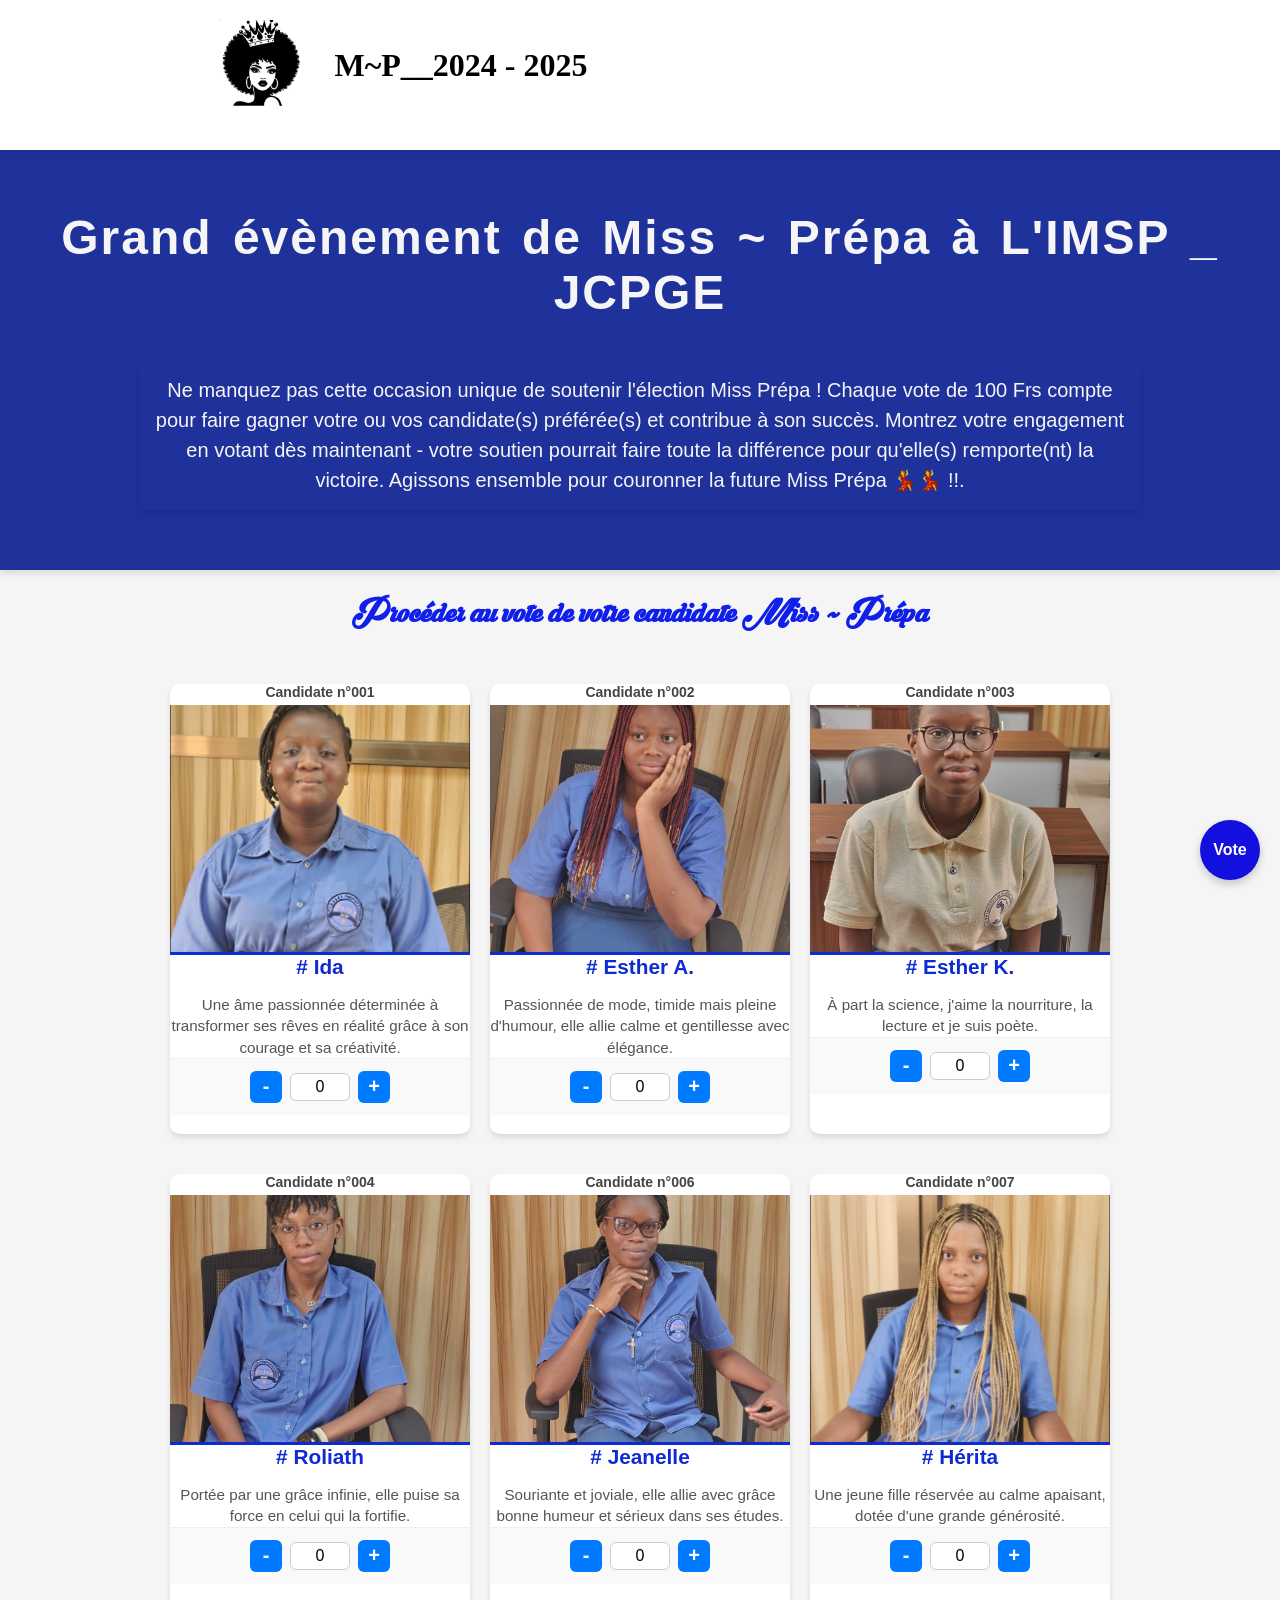
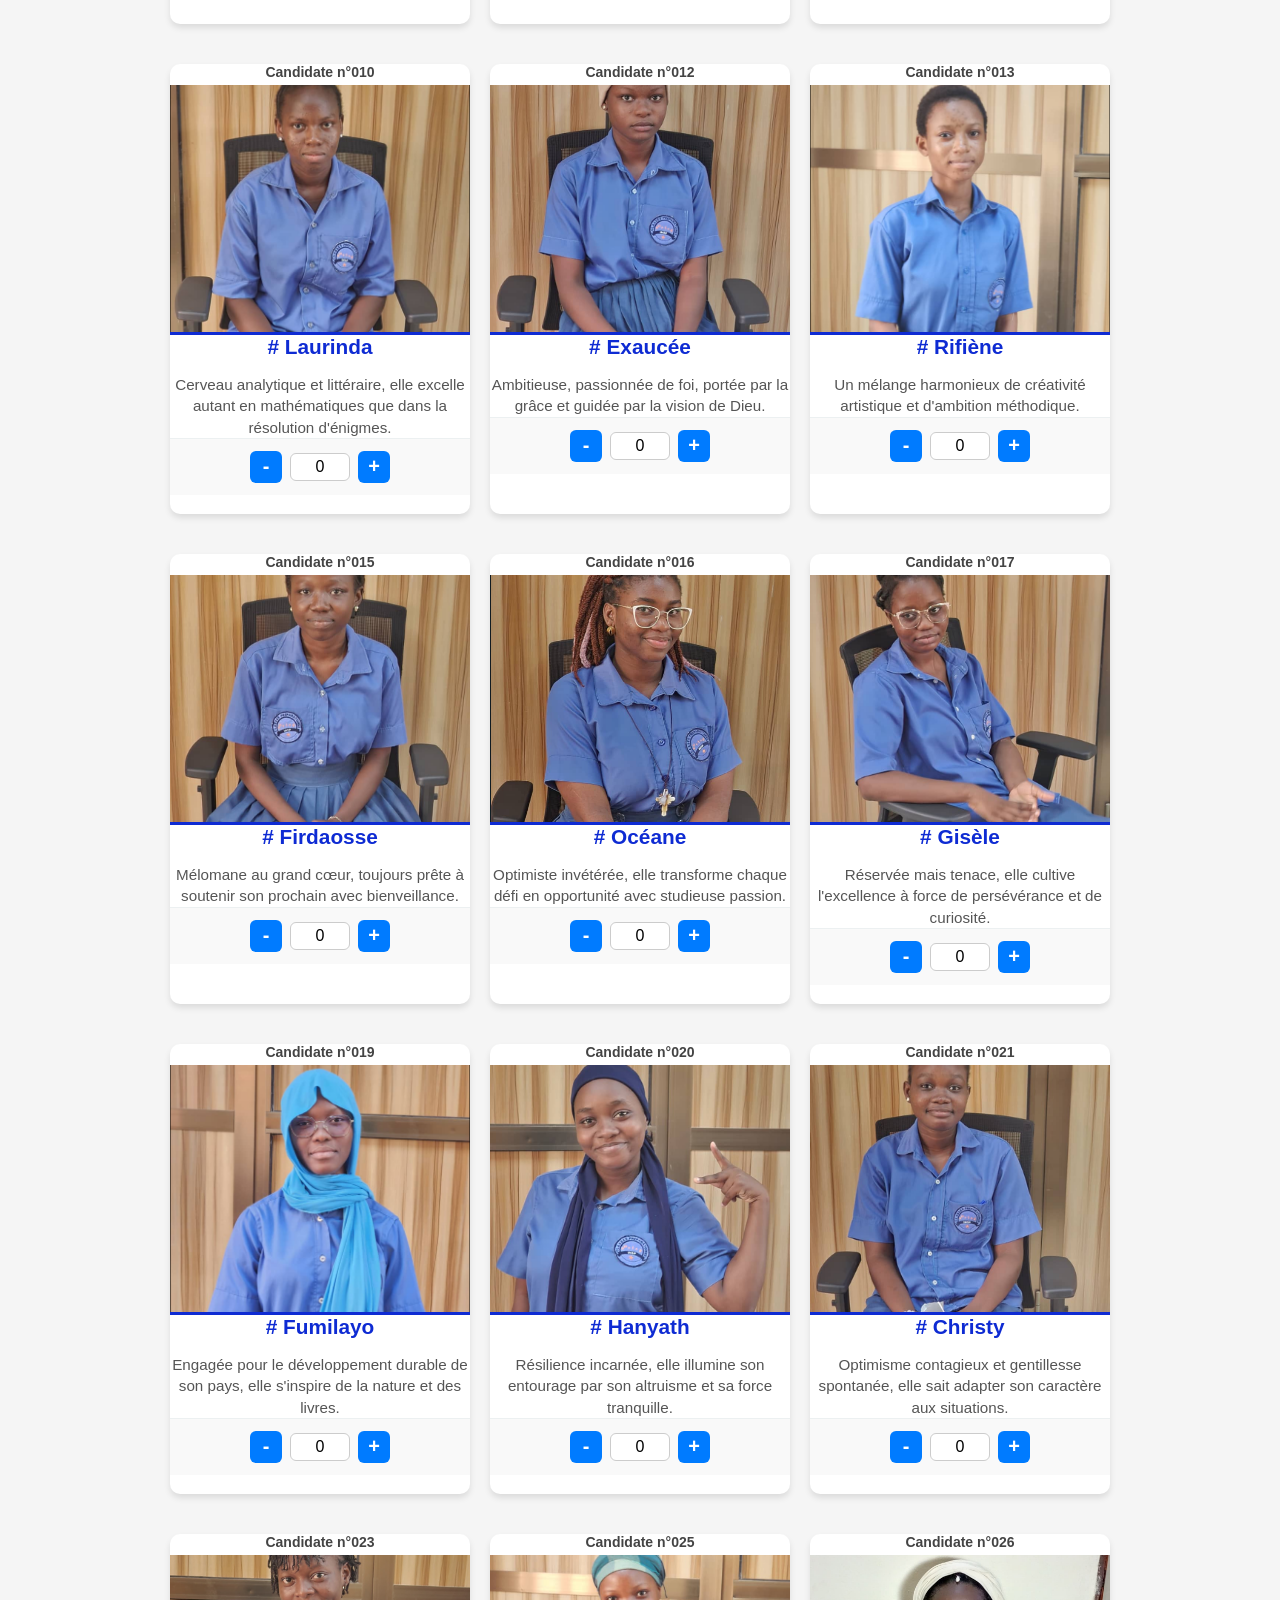
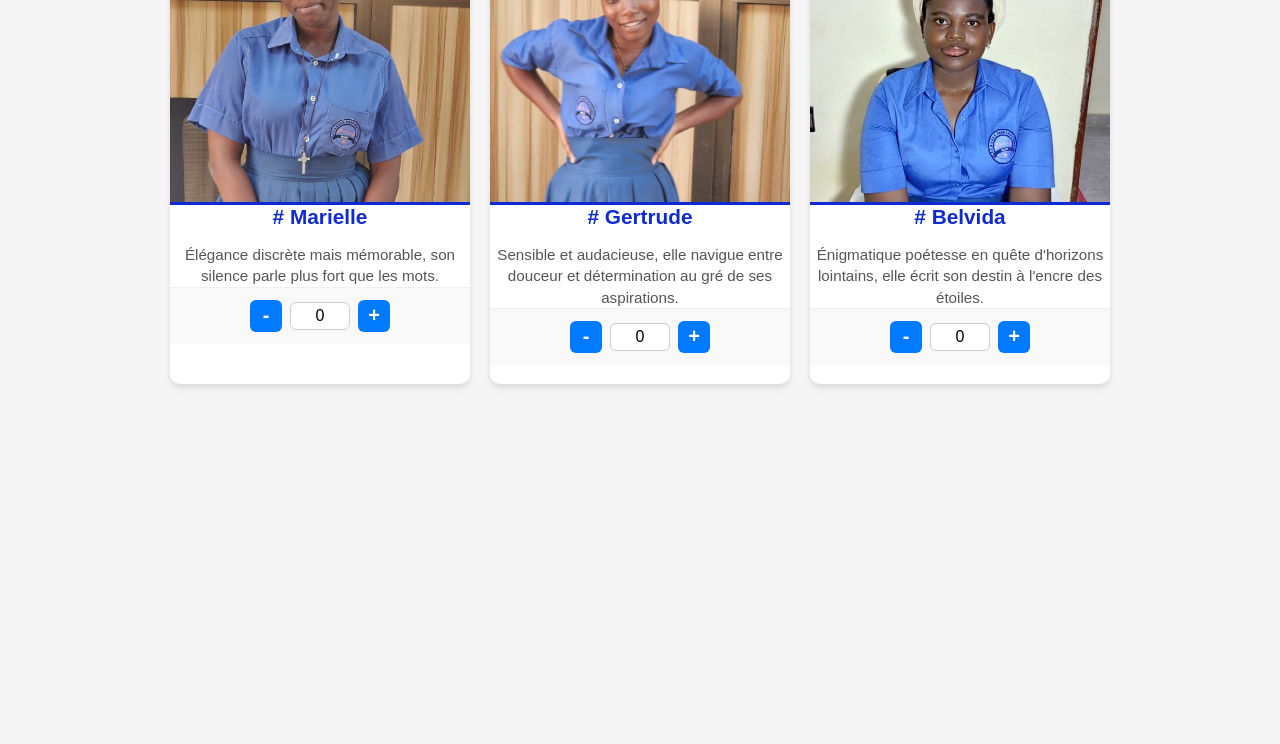
==== index.html @ a344840a "Add files via upload" ====
<!DOCTYPE html>
<html lang="fr">

<head>
    <meta charset="UTF-8">
    <meta name="viewport" content="width=device-width, initial-scale=1.0">
    <title> Vote~Miss~Prépa </title>
    <link rel="stylesheet" href="style_miss.css">
</head>

<body>

    
    <header >

        <div class="top_bar">
            <img class="logo" src="logo.png" alt="logo" >
            <p> M~P__2024 - 2025</p>
        </div>     

    </header>

    <main>

        <section id="description-vote">

            <h1> Grand évènement de Miss ~ Prépa à L'IMSP _ JCPGE </h1>
            <p>
                Ne manquez pas cette occasion unique de soutenir l'élection Miss Prépa ! Chaque vote de 100 Frs compte pour faire gagner votre ou vos candidate(s) préférée(s)
                et contribue à son succès. Montrez votre engagement en votant dès maintenant - votre soutien pourrait faire toute la différence pour qu'elle(s) remporte(nt) 
                la victoire. Agissons ensemble pour couronner la future Miss Prépa 💃💃 !!.
            </p>

        </section>

        <section class="candidate">
            <h1>Procéder au vote de votre candidate Miss ~ Prépa </h1>

            <div class="candidates-list" id="candidatesContainer">

                <!-- Les candidates seront ajoutées ici par JavaScript -->

            </div>

        </section>

        <button class="vote-trigger" id="voteTrigger"><strong>Vote</strong></button>

        <section class="vote-summary" id="voteSummary">
            <div class="summary-content">
                <div class="votes-header">
                    <h4>Vos votes:</h4>
                    <button id="toggleVoteCounts" class="toggle-btn">▼</button>
                </div>
                <div id="voteCounts"></div>
                <button id="confirmVotes">Valider mes votes</button>
                <button id="cancelVotes">Annuler</button>
                <div class="Attentions">
                    <p>
                        <strong>NB :</strong> Nous vous informons que votre vote est validé après paiement
                        et qu'il ne peut être annulé après ce dernier !!!...
                    </p>
                </div>
            </div>
        </section>
        <script src="scrypte_miss.js"></script>

    </main>


</body>


</html>
---- style_miss.css ----
@font-face {
    font-family: 'PermanentMarker-Regular';
    src: url('PermanentMarker-Regular.ttf') format('truetype');
    font-weight: normal;
    font-style: normal;
}

@font-face {
    font-family: 'KrinkesDecorPERSONAL';
    src: url('KrinkesDecorPERSONAL.ttf') format('truetype');
    font-weight: normal;
    font-style: normal;
}


/* Réinitialisation de base */

:root {
    --primary-color: #2c3e50;
    --secondary-color: #3498db;
    --success-color: #2ecc71;
    --light-color: #ecf0f1;
    --dark-color: #2c3e50;
    --border-radius: 10px;
    --box-shadow: 0 5px 15px rgba(0, 0, 0, 0.1);
}

* {
    font-family: "Roboto", sans-serif;
    box-sizing: border-box;
    margin: 0;
    padding: 0;
}

/* Body */
body {
    font-family: 'Arial', sans-serif;
    background-color: #f5f5f5;
    color: #333;
    min-height: 100vh;
    display: flex;
    flex-direction: column;
}

/* Header */
header {
    z-index: 1000;
    position: sticky;
    top: 0;
    width: 100%;
    padding: 15px 20px;
    display: flex;
    flex-wrap: wrap;
    justify-content: space-between;
    align-items: center;
    background-color: #fff;
    box-shadow: 0 4px 10px rgba(0, 0, 0, 0.1);
}

.logo {
    height: 70px;
    margin-left: 20px;
}

header p {
    font-family: 'PermanentMarker-Regular';
    font-size: 1.8rem;
    color: black;
    font-weight: bold;
    margin: 10px 0;
}

.top_bar {
    display: flex;
    justify-content: center;
    align-items: center;
    gap: 1rem;
    margin-left: 1rem;
    margin-bottom: 20px;
}






/* Main */


main{
    margin-bottom: 280px;
}

#description-vote {
    box-shadow: 0 4px 6px rgba(0, 0, 0, 0.1);
    text-align: center;
    background-color: #1f329c;
    margin-bottom: 20px;
    padding: 20px;
    width: 100%;
}

#description-vote  p {
    max-width: 90%;
    margin: 0 auto 40px;
    max-width: 1000px;
    line-height: 1.5;
    color: #f5f5f5;
    text-align: center;
    font-size: 20px ;
    padding: 15px;
    box-shadow: 0 4px 8px rgba(0, 0, 0, 0.1);
}

#description-vote h1 {
    color: #f5f5f5;
    margin: 40px 0;
    font-size: 1.2rem;
    width: 100%;
    letter-spacing: 2px;
    word-spacing: 5px;
}

.candidate {
    margin-bottom: 60px;
}

.candidate-number {
    font-weight: bold;
    font-size: 14px;
    text-align: center;
    margin-bottom: 5px;
    color: #444;
}


.candidate h1 {
    text-align: center;
    color: #101fe9;
    margin-bottom: 40px;
    font-size: 1.8rem;
    font-family: KrinkesDecorPERSONAL;
}

.candidates-list {
    display: flex;
    flex-wrap: wrap;
    gap: 20px;
    justify-content: center;
    padding: 0 20px;
}

.candidate-card {
    background: white;
    border-radius: 10px;
    box-shadow: 0 4px 6px rgba(0, 0, 0, 0.1);
    width: 100%;
    max-width: 300px;
    padding: 0; /* Modifié ici */
    text-align: center;
    transition: transform 0.3s;
    margin-bottom: 20px;
    overflow: hidden; /* Ajouté */
}

.candidate-photo {
    width: 100%;
    height: 300px;
    object-fit: cover;
    border-bottom: 3px solid #0e2bd3;
    display: block; /* Ajouté */
    margin: 0; /* Ajouté */
}

.candidate-card:hover {
    transform: translateY(-5px);
    box-shadow: 0 12px 24px rgba(0, 0, 0, 0.15);
}

/* Nom de la candidate */
.candidate-card h3 {
    font-size: 1.3rem;  /* Taille du nom */
    color: #0e2bd3;
    margin-bottom: 15px;
}

/* Description de la candidate */
.candidate-card p {
    font-size: 0.95rem;  /* Taille de la description */
    line-height: 1.4;
    color: #555;
}


/* Section de vote */
.vote-section {
    background: #F9F9F9;
    padding: 12px 20px;
    border-top: 1px solid #ECF0F1;
    display: flex;
    justify-content: center;
    margin-top: auto; /* Pousse vers le bas */
}

.vote-controls {
    display: flex;
    align-items: center;
    gap: 15px;
}

.vote-btn {
    width: 50px;
    height: 50px;
    border: none;
    border-radius: 8px;
    font-size: 16px;
    font-weight: bold;
    cursor: pointer;
    display: flex;
    align-items: center;
    justify-content: center;
    transition: all 0.2s ease;
}

.vote-plus {
    background-color: #27AE60;
    color: white;
}

.vote-minus {
    background-color: #E74C3C;
    color: white;
}

.vote-btn:hover {
    opacity: 0.9;
    transform: scale(1.05);
}

.vote-btn:active {
    transform: scale(0.95);
}

.vote-count {
    min-width: 30px;
    text-align: center;
    font-weight: 700;
    color: #2C3E50;
    font-size: 16px;
}





/* style des vote count */






.vote-summary {
    background-color: white;
    border-radius: var(--border-radius);
    overflow: hidden;
    padding: 40px 20px;
    max-width: 500px;
    margin: 0 auto; /* Centrage horizontal */
    width: 90%; /* ou un pourcentage selon vos besoins */
    position: fixed;
    bottom: 50px;
    left: 0;
    right: 0;
    padding: 15px 30px;
    box-shadow: 0 -2px 10px rgba(0, 0, 0, 0.1);
    z-index: 1000;
    display: flex;
    justify-content: space-between;
    align-items: center;
}


.vote-summary::before {
    content: '';
    position: absolute;
    top: 0;
    left: 0;
    width: 5px;
    height: 100%;
}

.vote-summary::before { background-color: var(--success-color); }

.vote-summary h4 {
    color: var(--primary-color);
    margin-bottom: 15px;
    font-size: 1.2rem;
}

.vote-count {
    min-width: 30px;
    text-align: center;
    font-weight: bold;
    color: var(--dark-color);
}




/* -------------------- */



/* Style pour l'affichage des votes sélectionnés */
#voteCounts {
    background-color: rgba(236, 240, 241, 0.5);
    border-radius: var(--border-radius);
    padding: 15px;
    margin: 15px 0;
    border: 1px solid #e9ecef;
    max-height: 200px;
    overflow-y: auto;
    display: none;
   
}


.vote-controls {
    display: flex;
    align-items: center;
    justify-content: center;
    gap: 8px;
}

.vote-btn {
    background-color: #007BFF;
    color: white;
    font-size: 20px;
    border: none;
    border-radius: 6px;
    width: 32px;
    height: 32px;
    cursor: pointer;
    transition: background-color 0.2s;
}

.vote-btn:hover {
    background-color: #0056b3;
}

.vote-input {
    width: 60px;
    text-align: center;
    font-size: 16px;
    padding: 4px 6px;
    border: 1px solid #ccc;
    border-radius: 6px;
    appearance: textfield;
}

.vote-input::-webkit-inner-spin-button,
.vote-input::-webkit-outer-spin-button {
    -webkit-appearance: none;
    margin: 0;
}


.votes-header {
    display: flex;
    align-items: center;
}

.votes-header h4 {
    margin-right: 10px;
}

/* Bouton toggle */
.toggle-btn {
    background: none;
    border: none;
    font-size: 1.5rem;
    cursor: pointer;
}


#voteCounts .no-votes {
    color: #6c757d;
    font-style: italic;
    text-align: center;
    margin: 0;
    font-size: 1rem;
}

.votes-container h4 {
    color: #2c3e50;
    margin-bottom: 10px;
    font-size: 1.1rem;
}

.votes-list {
    list-style: none;
    padding: 0;
    margin: 0;
}

.vote-item {
    display: flex;
    justify-content: space-between;
    align-items: center;
    padding: 8px 0;
    border-bottom: 1px solid #dee2e6;
}

.vote-item:last-child {
    border-bottom: none;
}

.candidate-vote-name {
    font-weight: 500;
    color: #212529;
    flex: 1;
}

.vote-quantity {
    background-color: #3498db;
    color: white;
    padding: 3px 8px;
    border-radius: 10px;
    font-size: 12px;
    margin: 0 10px;
}

.remove-vote {
    background: #e74c3c;
    color: white;
    border: none;
    width: 22px;
    height: 22px;
    border-radius: 50%;
    cursor: pointer;
    font-weight: bold;
    display: flex;
    align-items: center;
    justify-content: center;
    transition: all 0.2s;
}

.remove-vote:hover {
    background: #c0392b;
    transform: scale(1.1);
}

.total-votes {
    margin-top: 10px;
    padding-top: 10px;
    border-top: 1px dashed #adb5bd;
    font-weight: bold;
    text-align: right;
    color: #2c3e50;
}






/* -------------------- */




/* Buttons */
#confirmVotes, #cancelVotes {
    padding: 12px 25px;
    border: none;
    border-radius: var(--border-radius);
    font-size: 1rem;
    font-weight: 500;
    cursor: pointer;
    transition: all 0.3s ease;
    margin-right: 15px;
    margin-top: 10px;
}

#confirmVotes {
    background-color: var(--success-color);
    color: white;
}

#confirmVotes:hover {
    background-color: #0e2bd3;
    transform: translateY(-2px);
}

#cancelVotes {
    background-color: var(--light-color);
    color: var(--dark-color);
    border: 1px solid #ddd;
}

#cancelVotes:hover {
    background-color: #ddd;
}

/* Note Section */
.Attentions {
    margin-top: 15px;
    padding: 15px;
    background-color: #f8f9fa;
    border-left: 4px solid var(--accent-color);
    border-radius: var(--border-radius);
}

.Attentions p {
    color: var(--dark-color);
    font-size: 0.9rem;
    line-height: 1.5;
}

.Attentions strong {
    color: var(--accent-color);
}





/* 







/* -------------------- */






/* Media Queries pour le responsive */
@media (min-width: 768px) {
    header {
        padding: 20px 40px;
    }
    
    .logo {
        height: 90px;
        margin-left: 100px;
    }
    
    header p {
        font-size: 2rem;
    }
    
    .top_bar {
        gap: 2rem;
        margin-left: 5rem;
    }
    
    header nav ul {
        gap: 20px;
        margin-right: 8rem;
    }
    
    header nav a {
        padding: 10px 15px;
        font-size: 1rem;
    }
    
    main section p {
        font-size: 1.5rem;
        max-width: 800px;
    }
    
    #description-vote h1 {
        font-size: 2.5rem;
    }
    
    .candidate h1 {
        font-size: 2rem;
    }
}

@media (min-width: 1200px) {
    main section p {
        max-width: 1150px;
        font-size: 1.8rem;
    }
    
    #description-vote h1 {
        font-size: 3rem;
    }
    
    .candidate-card {
        width: 400px;
        height: 450px;
    }
    
    .candidate-photo {
        height: 250px;
    }
}


.vote-trigger {
    position: fixed;
    bottom: 20px;
    right: 20px;
    width: 60px;
    height: 60px;
    border-radius: 50%;
    background-color: #120fdf;
    color: white;
    border: none;
    font-size: 16px;
    cursor: pointer;
    box-shadow: 0 4px 8px rgba(0,0,0,0.2);
    z-index: 1000;
    display: flex;
    align-items: center;
    justify-content: center;
}

.vote-trigger:hover {
    background-color: #746bc2;
}

.vote-summary {
    display: none;
    position: fixed;
    bottom: 90px;
    right: 20px;
    width: 300px;
    background: rgb(143, 126, 126);
    border-radius: 8px;
    box-shadow: 0 4px 8px rgba(0,0,0,0.2);
    padding: 15px;
    z-index: 999;
}

.vote-summary.visible {
    display: block;
}

.summary-content {
    display: flex;
    flex-direction: column;
    gap: 10px;
}

.votes-header {
    display: flex;
    justify-content: space-between;
    align-items: center;
}

.toggle-btn {
    background: none;
    border: none;
    cursor: pointer;
    font-size: 16px;
}

.Attentions {
    font-size: 12px;
    color: #666;
    margin-top: 10px;
}



/* =================== */
/* Effets de défilement */
/* =================== */

/* Indicateur de progression du défilement */
#scrollIndicator {
    position: fixed;
    top: 0;
    left: 0;
    width: 0%;
    height: 4px;
    background-color: var(--secondary-color);
    box-shadow: 0 2px 6px rgba(0, 0, 0, 0.2);
    transition: width 0.25s ease-out;
    z-index: 3000;
}

/* Animation lors du défilement */
.animate-on-scroll {
    opacity: 0;
    transform: translateY(20px);
    transition: opacity 0.6s ease-out, transform 0.6s ease-out;
}

.in-view {
    opacity: 1;
    transform: translateY(0);
}


/* Classe appliquée par défaut pour les éléments devant être animés */
.animate-on-scroll {
    opacity: 0;
    transform: translateY(20px);
    transition: opacity 0.6s ease-out, transform 0.6s ease-out;
}

/* Classe à ajouter quand l'élément entre dans le viewport */
.in-view {
    opacity: 1;
    transform: translateY(0);
}
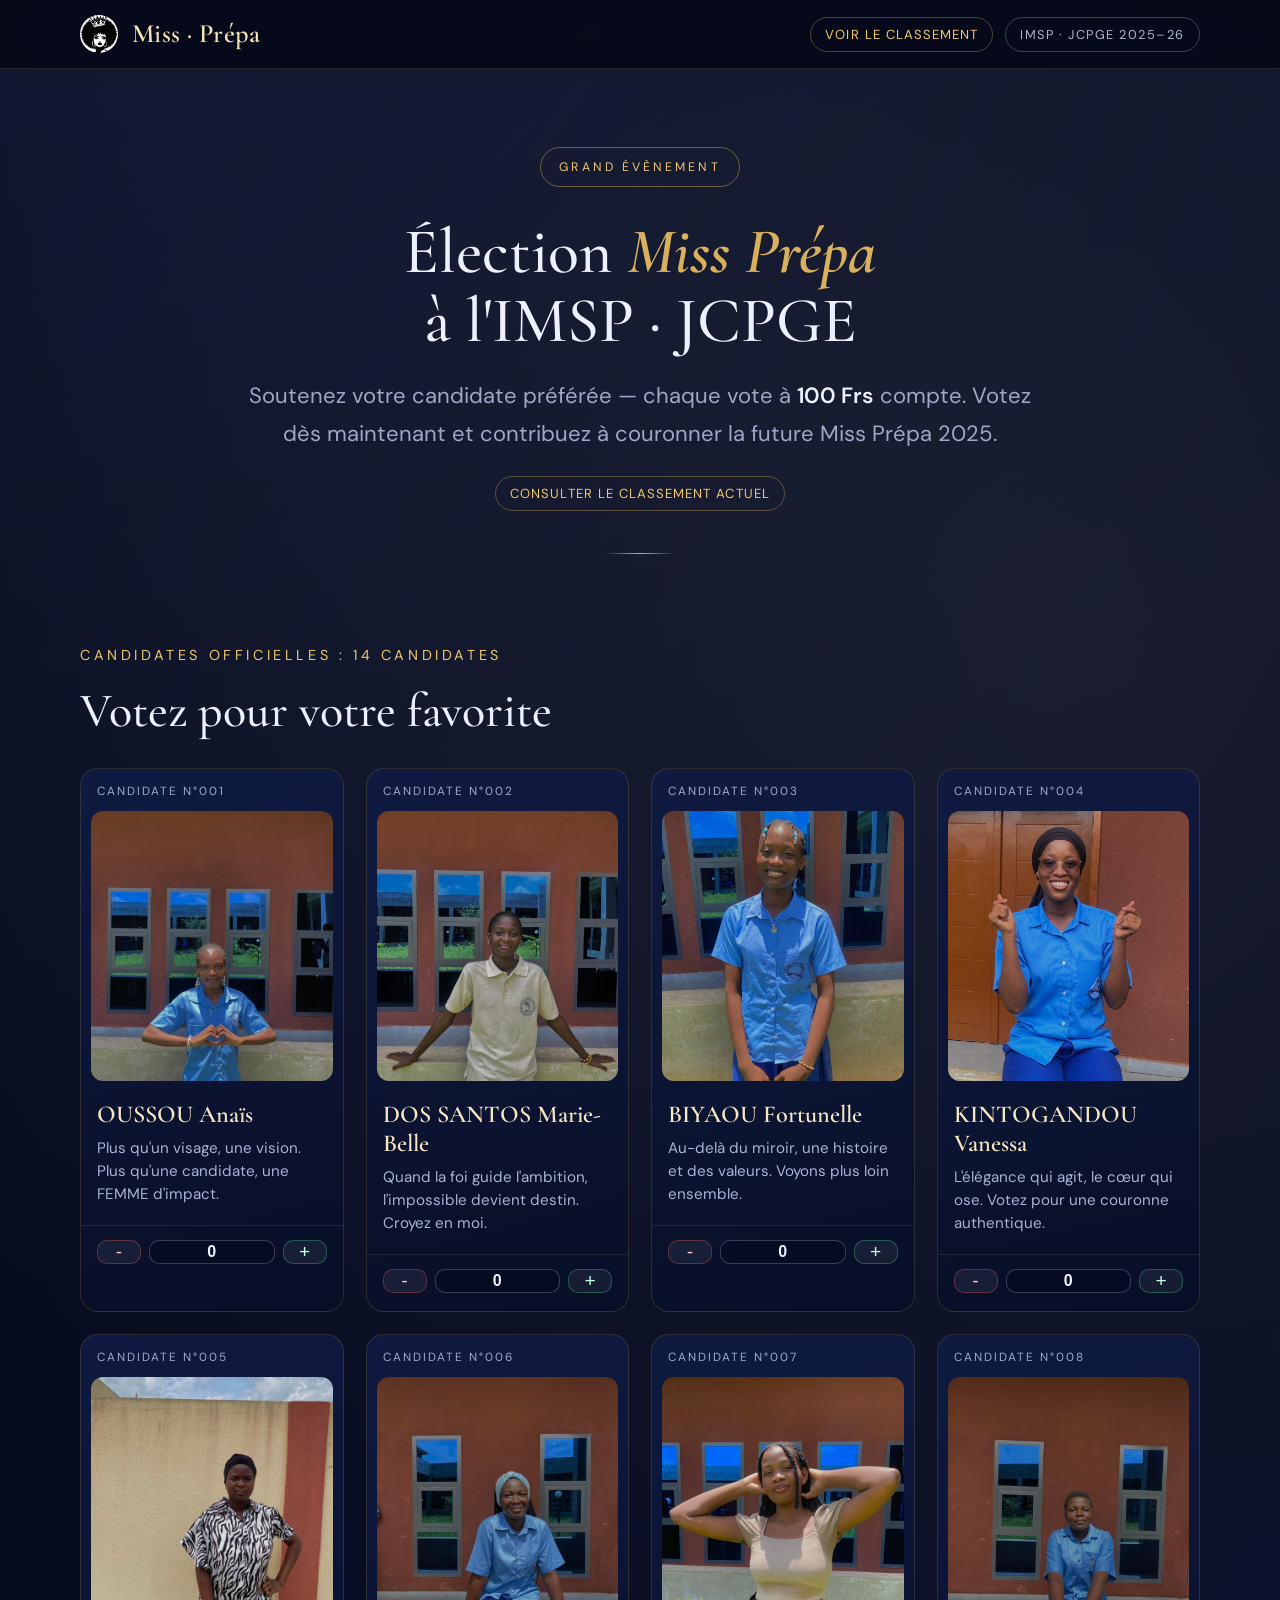
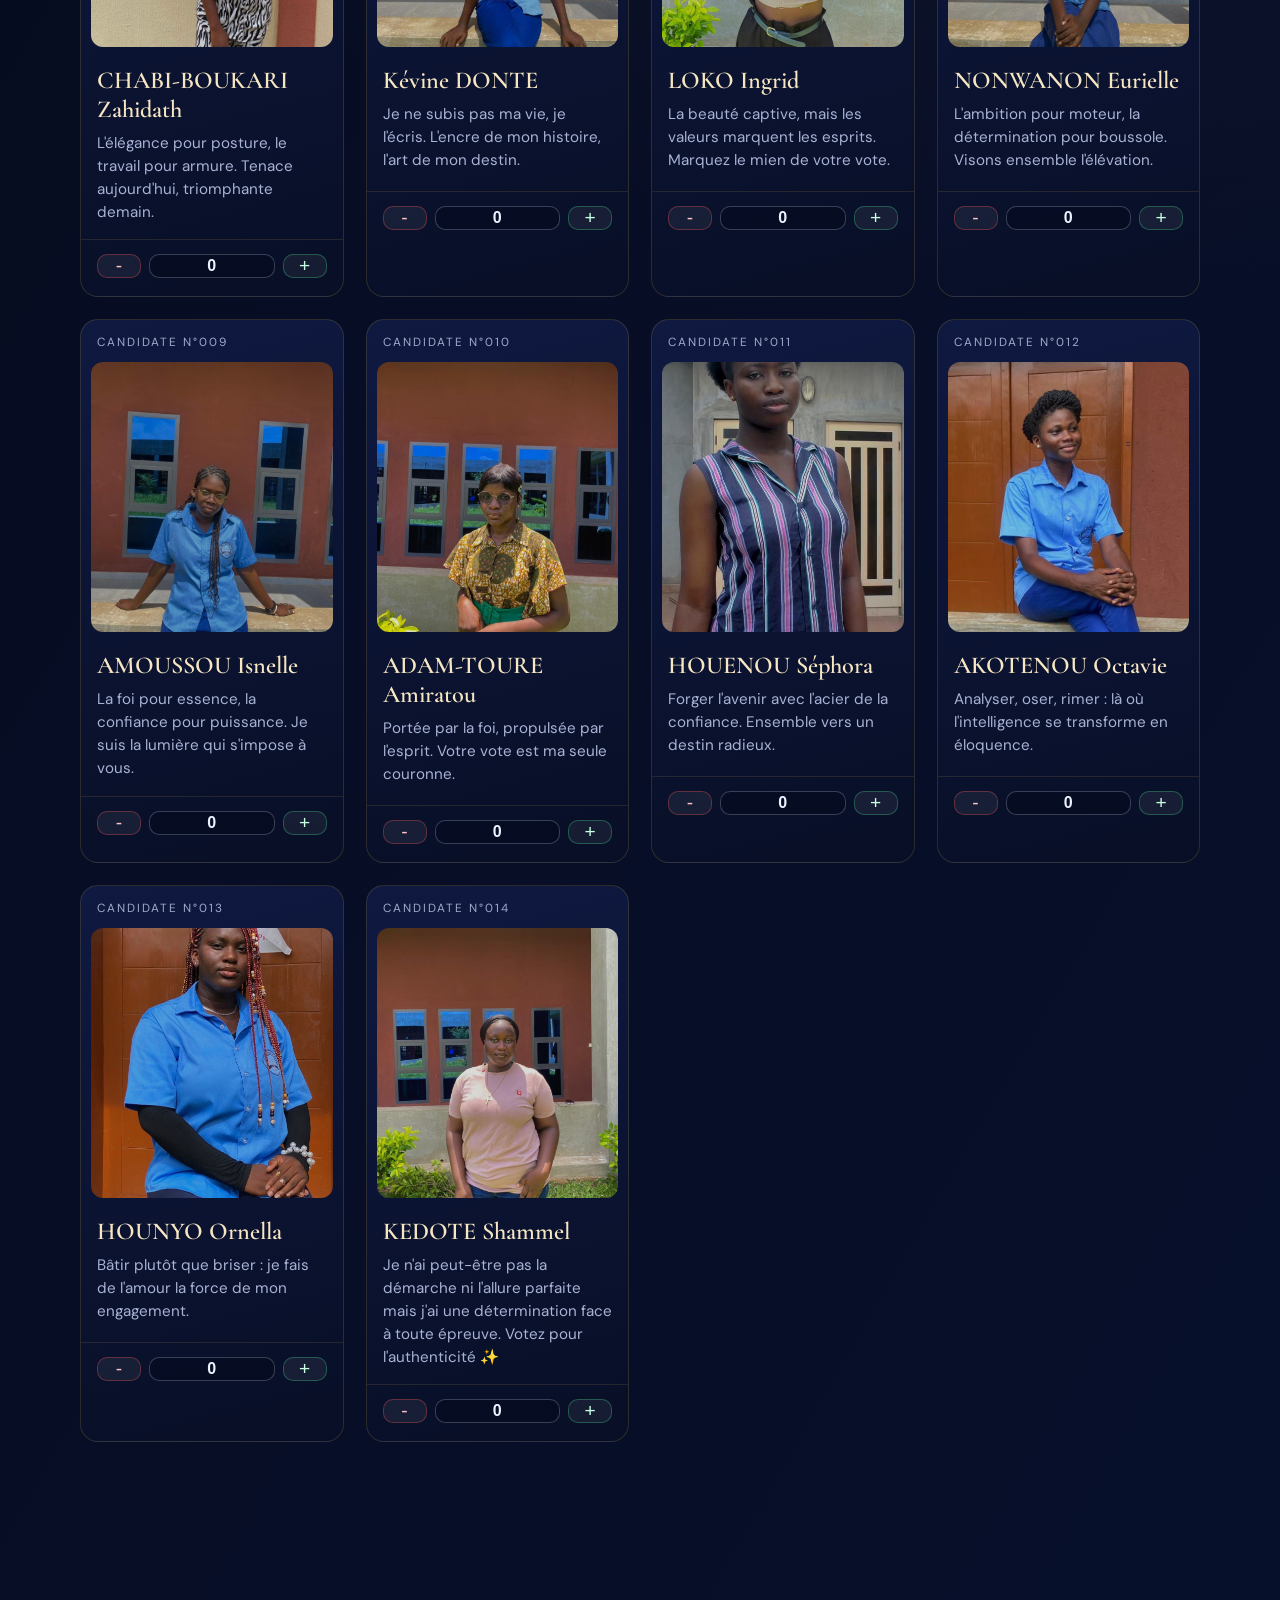
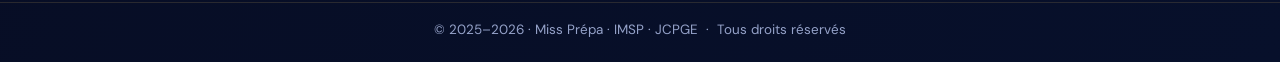
==== commit 3df27baf: "ajout" ====
--- a/index.html
+++ b/index.html
@@ -1,77 +1,102 @@
-
-
-
 <!DOCTYPE html>
 <html lang="fr">
-
 <head>
-    <meta charset="UTF-8">
-    <meta name="viewport" content="width=device-width, initial-scale=1.0">
-    <title> Vote~Miss~Prépa </title>
-    <link rel="stylesheet" href="style_miss.css">
+  <meta charset="UTF-8">
+  <meta name="viewport" content="width=device-width, initial-scale=1.0">
+  <title>Vote · Miss Prépa · IMSP 2025–2026</title>
+  <link rel="stylesheet" href="style_miss.css">
+  <link href="https://fonts.googleapis.com/css2?family=Cormorant+Garamond:ital,wght@0,400;0,600;1,400&family=DM+Sans:wght@300;400;500&display=swap" rel="stylesheet">
 </head>
-
 <body>
 
-    
-    <header >
+  <!-- ═══ HEADER ═══ -->
+  <header>
+    <div class="top-bar">
+      <div class="logo-area">
+        <div class="logo-placeholder">
+          <img src="logo.png" alt="Logo" onerror="this.style.display='none'; this.parentNode.textContent='MP'">
+        </div>
+        <span class="site-title">Miss · Prépa</span>
+      </div>
+      <div class="header-actions">
+        <a class="ranking-link" href="classement.html">Voir le classement</a>
+        <span class="session-badge">IMSP · JCPGE 2025–26</span>
+      </div>
+    </div>
+  </header>
 
-        <div class="top_bar">
-            <img class="logo" src="logo.png" alt="logo" >
-            <p> M~P__2024 - 2025</p>
-        </div>     
+  <main>
 
-    </header>
+    <!-- ═══ HERO ═══ -->
+    <section id="description-vote">
+      <div class="hero-eyebrow">Grand Évènement</div>
+      <h1>Élection <em>Miss Prépa</em><br>à l'IMSP · JCPGE</h1>
+      <p>
+         Soutenez votre candidate préférée — chaque vote à <strong>100 Frs</strong> compte. Votez dès 
+        maintenant et contribuez à couronner la future Miss Prépa 2025. 
+      </p>
+      <a class="ranking-link ranking-link-hero" href="classement.html">Consulter le classement actuel</a>
+      <div class="divider"></div>
+    </section>
 
-    <main>
+    <!-- ═══ CANDIDATES ═══ -->
+    <section class="candidate">
+      <p class="section-label">Candidates officielles : 14 candidates </p>
+      <h2>Votez pour votre favorite</h2>
+      <div class="candidates-list" id="candidatesContainer">
+        <!-- Les candidates sont injectées par JavaScript -->
+      </div>
+    </section>
 
-        <section id="description-vote">
+    <!-- ═══ FLOATING CART ═══ -->
+    <div class="cart-bar" id="cartBar">
+      <div class="cart-inner">
+        <p class="cart-summary">
+          <span id="cartCount">0</span> vote(s) &nbsp;·&nbsp; <span id="cartTotal">0</span> Frs
+        </p>
+        <button class="cart-btn" id="voteTrigger">Valider mes votes</button>
+      </div>
+    </div>
 
-            <h1> Grand évènement de Miss ~ Prépa à L'IMSP _ JCPGE </h1>
-            <p>
-                Ne manquez pas cette occasion unique de soutenir l'élection Miss Prépa ! Chaque vote de 100 Frs compte pour faire gagner votre ou vos candidate(s) préférée(s)
-                et contribue à son succès. Montrez votre engagement en votant dès maintenant - votre soutien pourrait faire toute la différence pour qu'elle(s) remporte(nt) 
-                la victoire. Agissons ensemble pour couronner la future Miss Prépa 💃💃 !!.
-            </p>
+    <!-- ═══ MODAL ═══ -->
+    <div class="modal-overlay" id="voteSummary">
+      <div class="modal">
+        <div class="modal-head">
+          <span class="modal-title">Récapitulatif</span>
+          <button class="modal-close" id="closeModal" aria-label="Fermer">✕</button>
+        </div>
+        <div class="modal-divider"></div>
 
-        </section>
+        <div class="votes-header">
+          <h4>Vos sélections :</h4>
+          <button id="toggleVoteCounts" class="toggle-btn">▼</button>
+        </div>
+        <div id="voteCounts"></div>
 
-        <section class="candidate">
-            <h1>Procéder au vote de votre candidate Miss ~ Prépa </h1>
+        <div class="summary-total-row">
+          <span class="total-label">Total à payer</span>
+          <span class="total-amount" id="modalTotal">0 Frs</span>
+        </div>
 
-            <div class="candidates-list" id="candidatesContainer">
+        <div class="Attentions">
+          <p>
+            <strong>NB :</strong> Le vote est définitivement validé après paiement
+            et ne peut pas être annulé par la suite.
+          </p>
+        </div>
 
-                <!-- Les candidates seront ajoutées ici par JavaScript -->
+        <button id="confirmVotes" class="btn-confirm">Confirmer &amp; Envoyer via WhatsApp</button>
+        <button id="cancelVotes" class="btn-cancel">Annuler</button>
+      </div>
+    </div>
 
-            </div>
+  </main>
 
-        </section>
+  <!-- ═══ FOOTER ═══ -->
+  <footer>
+    <p>© 2025–2026 · Miss Prépa · IMSP · JCPGE &nbsp;·&nbsp; Tous droits réservés</p>
+  </footer>
 
-        <button class="vote-trigger" id="voteTrigger"><strong>Vote</strong></button>
-
-        <section class="vote-summary" id="voteSummary">
-            <div class="summary-content">
-                <div class="votes-header">
-                    <h4>Vos votes:</h4>
-                    <button id="toggleVoteCounts" class="toggle-btn">▼</button>
-                </div>
-                <div id="voteCounts"></div>
-                <button id="confirmVotes">Valider mes votes</button>
-                <button id="cancelVotes">Annuler</button>
-                <div class="Attentions">
-                    <p>
-                        <strong>NB :</strong> Nous vous informons que votre vote est validé après paiement
-                        et qu'il ne peut être annulé après ce dernier !!!...
-                    </p>
-                </div>
-            </div>
-        </section>
-        <script src="scrypte_miss.js"></script>
-
-    </main>
-
-
+  <script src="scrypte_miss.js"></script>
 </body>
-
-
 </html>
--- a/style_miss.css
+++ b/style_miss.css
@@ -1,365 +1,333 @@
-
-
-
-@font-face {
-    font-family: 'PermanentMarker-Regular';
-    src: url('PermanentMarker-Regular.ttf') format('truetype');
-    font-weight: normal;
-    font-style: normal;
-}
-
-@font-face {
-    font-family: 'KrinkesDecorPERSONAL';
-    src: url('KrinkesDecorPERSONAL.ttf') format('truetype');
-    font-weight: normal;
-    font-style: normal;
-}
-
-
-/* Réinitialisation de base */
-
 :root {
-    --primary-color: #2c3e50;
-    --secondary-color: #3498db;
-    --success-color: #2ecc71;
-    --light-color: #ecf0f1;
-    --dark-color: #2c3e50;
-    --border-radius: 10px;
-    --box-shadow: 0 5px 15px rgba(0, 0, 0, 0.1);
+    --bg: #060b1f;
+    --bg-soft: #0b1230;
+    --surface: #0f1738;
+    --surface-2: #101b43;
+    --stroke: rgba(218, 184, 98, 0.26);
+    --text: #edf1ff;
+    --muted: #9ea8c8;
+    --gold: #d9b15d;
+    --gold-strong: #f0c76d;
+    --danger: #d14c4c;
+    --danger-soft: rgba(209, 76, 76, 0.2);
+    --ok: #3eb67c;
 }
 
 * {
-    font-family: "Roboto", sans-serif;
     box-sizing: border-box;
     margin: 0;
     padding: 0;
 }
 
-/* Body */
+html,
 body {
-    font-family: 'Arial', sans-serif;
-    background-color: #f5f5f5;
-    color: #333;
-    min-height: 100vh;
+    min-height: 100%;
+}
+
+body {
+    font-family: "DM Sans", sans-serif;
+    color: var(--text);
+    background:
+        radial-gradient(circle at 15% -5%, rgba(91, 115, 215, 0.15), transparent 45%),
+        radial-gradient(circle at 85% 20%, rgba(217, 177, 93, 0.08), transparent 45%),
+        linear-gradient(120deg, #040915 0%, #070d24 45%, #07102b 100%);
     display: flex;
     flex-direction: column;
 }
 
-/* Header */
 header {
-    z-index: 1000;
     position: sticky;
     top: 0;
+    z-index: 20;
+    backdrop-filter: blur(10px);
+    background: rgba(4, 8, 22, 0.85);
+    border-bottom: 1px solid rgba(217, 177, 93, 0.16);
+}
+
+.top-bar {
+    width: min(1120px, 92vw);
+    margin: 0 auto;
+    min-height: 68px;
+    display: flex;
+    justify-content: space-between;
+    align-items: center;
+    gap: 12px;
+}
+
+.header-actions {
+    display: flex;
+    align-items: center;
+    gap: 12px;
+}
+
+.ranking-link {
+    display: inline-flex;
+    align-items: center;
+    justify-content: center;
+    text-decoration: none;
+    border-radius: 999px;
+    padding: 8px 14px;
+    border: 1px solid rgba(217, 177, 93, 0.35);
+    color: #f0c76d;
+    font-size: 0.82rem;
+    letter-spacing: 0.08em;
+    text-transform: uppercase;
+    transition: background-color 180ms ease, border-color 180ms ease, transform 180ms ease;
+}
+
+.ranking-link:hover {
+    border-color: rgba(217, 177, 93, 0.65);
+    background: rgba(217, 177, 93, 0.14);
+    transform: translateY(-1px);
+}
+
+.logo-area {
+    display: flex;
+    align-items: center;
+    gap: 14px;
+}
+
+.logo-placeholder {
+    width: 38px;
+    height: 38px;
+    border-radius: 50%;
+    overflow: hidden;
+    display: grid;
+    place-items: center;
+    background: linear-gradient(135deg, #ad8735, #f0c76d);
+    color: #121212;
+    font-size: 0.88rem;
+    font-weight: 700;
+}
+
+.logo-placeholder img {
     width: 100%;
-    padding: 15px 20px;
-    display: flex;
-    flex-wrap: wrap;
-    justify-content: space-between;
-    align-items: center;
-    background-color: #fff;
-    box-shadow: 0 4px 10px rgba(0, 0, 0, 0.1);
-}
-
-.logo {
-    height: 70px;
-    margin-left: 20px;
-}
-
-header p {
-    font-family: 'PermanentMarker-Regular';
-    font-size: 1.8rem;
-    color: black;
-    font-weight: bold;
-    margin: 10px 0;
-}
-
-.top_bar {
-    display: flex;
-    justify-content: center;
-    align-items: center;
-    gap: 1rem;
-    margin-left: 1rem;
-    margin-bottom: 20px;
-}
-
-
-
-
-
-
-/* Main */
-
-
-main{
-    margin-bottom: 280px;
+    height: 100%;
+    object-fit: cover;
+}
+
+.site-title {
+    font-family: "Cormorant Garamond", serif;
+    font-size: 1.65rem;
+    font-weight: 600;
+    letter-spacing: 0.4px;
+    color: #f6e2b5;
+}
+
+.session-badge {
+    font-size: 0.8rem;
+    letter-spacing: 0.12em;
+    color: #acb5d2;
+    border: 1px solid rgba(157, 170, 209, 0.35);
+    padding: 8px 14px;
+    border-radius: 999px;
+    white-space: nowrap;
+}
+
+main {
+    width: min(1120px, 92vw);
+    margin: 0 auto;
+    padding: 78px 0 160px;
 }
 
 #description-vote {
-    box-shadow: 0 4px 6px rgba(0, 0, 0, 0.1);
     text-align: center;
-    background-color: #1f329c;
-    margin-bottom: 20px;
-    padding: 20px;
+    padding: 0 0 72px;
+}
+
+.hero-eyebrow {
+    display: inline-block;
+    border-radius: 999px;
+    border: 1px solid rgba(217, 177, 93, 0.45);
+    color: var(--gold-strong);
+    font-size: 0.77rem;
+    letter-spacing: 0.25em;
+    text-transform: uppercase;
+    padding: 11px 18px;
+    margin-bottom: 30px;
+}
+
+#description-vote h1 {
+    font-family: "Cormorant Garamond", serif;
+    font-size: clamp(2rem, 5vw, 4rem);
+    font-weight: 500;
+    line-height: 1.08;
+    margin-bottom: 22px;
+}
+
+#description-vote h1 em {
+    color: var(--gold);
+    font-style: italic;
+    font-weight: 600;
+}
+
+#description-vote p {
+    width: min(790px, 100%);
+    margin: 0 auto;
+    color: var(--muted);
+    line-height: 1.7;
+    font-size: clamp(1rem, 1.8vw, 1.38rem);
+}
+
+#description-vote p strong {
+    color: var(--text);
+    font-weight: 600;
+}
+
+.ranking-link-hero {
+    margin-top: 24px;
+}
+
+.divider {
+    width: 70px;
+    height: 1px;
+    margin: 42px auto 0;
+    background: linear-gradient(90deg, transparent, var(--gold), transparent);
+}
+
+.candidate {
+    margin-top: 20px;
+}
+
+.section-label {
+    color: var(--gold-strong);
+    text-transform: uppercase;
+    font-size: 0.9rem;
+    letter-spacing: 0.25em;
+    margin-bottom: 18px;
+}
+
+.candidate h2 {
+    font-family: "Cormorant Garamond", serif;
+    font-weight: 500;
+    font-size: clamp(1.9rem, 4vw, 3rem);
+    margin-bottom: 28px;
+}
+
+.candidates-list {
+    display: grid;
+    grid-template-columns: repeat(auto-fit, minmax(250px, 1fr));
+    gap: 22px;
+}
+
+.candidate-card {
+    background: linear-gradient(165deg, rgba(16, 27, 67, 0.94), rgba(8, 15, 38, 0.96));
+    border: 1px solid rgba(168, 140, 65, 0.22);
+    border-radius: 18px;
+    overflow: hidden;
+    transition: transform 220ms ease, box-shadow 220ms ease, border-color 220ms ease;
+}
+
+.candidate-card:hover {
+    transform: translateY(-6px);
+    border-color: rgba(217, 177, 93, 0.42);
+    box-shadow: 0 20px 34px rgba(1, 3, 10, 0.45);
+}
+
+.candidate-number {
+    font-size: 0.74rem;
+    letter-spacing: 0.17em;
+    text-transform: uppercase;
+    color: #9fa9ca;
+    padding: 14px 16px 0;
+}
+
+.candidate-photo {
+    width: calc(100% - 20px);
+    height: 270px;
+    object-fit: cover;
+    border-radius: 12px;
+    margin: 12px 10px 0;
+}
+
+.candidate-details {
+    padding: 14px 16px 16px;
+}
+
+.candidate-details h3 {
+    font-family: "Cormorant Garamond", serif;
+    color: #f6e6c2;
+    font-size: 1.52rem;
+    font-weight: 600;
+    margin-bottom: 8px;
+}
+
+.candidate-details p {
+    color: #a8b3d5;
+    font-size: 0.95rem;
+    line-height: 1.5;
+    min-height: 72px;
+}
+
+.candidate-total-votes {
+    margin-top: 12px;
+    min-height: auto;
+    color: #d7dff9;
+    font-size: 0.88rem;
+}
+
+.candidate-total-votes strong {
+    color: #f0c76d;
+}
+
+.vote-section {
+    border-top: 1px solid rgba(206, 170, 84, 0.14);
+    padding: 14px 16px 18px;
+}
+
+.vote-controls {
+    display: grid;
+    grid-template-columns: 44px 1fr 44px;
+    gap: 8px;
+}
+
+.vote-btn {
+    border: 1px solid transparent;
+    border-radius: 10px;
+    cursor: pointer;
+    color: var(--text);
+    background: rgba(255, 255, 255, 0.06);
+    font-size: 1.2rem;
+    transition: transform 120ms ease, border-color 120ms ease, background-color 120ms ease;
+}
+
+.vote-btn:hover {
+    transform: translateY(-1px);
+}
+
+.vote-minus {
+    border-color: rgba(209, 76, 76, 0.4);
+    color: #ffc5c5;
+}
+
+.vote-minus:hover {
+    background: var(--danger-soft);
+}
+
+.vote-plus {
+    border-color: rgba(62, 182, 124, 0.4);
+    color: #c8ffe2;
+}
+
+.vote-plus:hover {
+    background: rgba(62, 182, 124, 0.2);
+}
+
+.vote-input {
     width: 100%;
-}
-
-#description-vote  p {
-    max-width: 90%;
-    margin: 0 auto 40px;
-    max-width: 1000px;
-    line-height: 1.5;
-    color: #f5f5f5;
+    border-radius: 10px;
+    border: 1px solid rgba(206, 214, 239, 0.25);
+    background: rgba(5, 11, 31, 0.65);
+    color: var(--text);
     text-align: center;
-    font-size: 20px ;
-    padding: 15px;
-    box-shadow: 0 4px 8px rgba(0, 0, 0, 0.1);
-}
-
-#description-vote h1 {
-    color: #f5f5f5;
-    margin: 40px 0;
-    font-size: 1.2rem;
-    width: 100%;
-    letter-spacing: 2px;
-    word-spacing: 5px;
-}
-
-.candidate {
-    margin-bottom: 60px;
-}
-
-.candidate-number {
-    font-weight: bold;
-    font-size: 14px;
-    text-align: center;
-    margin-bottom: 5px;
-    color: #444;
-}
-
-
-.candidate h1 {
-    text-align: center;
-    color: #101fe9;
-    margin-bottom: 40px;
-    font-size: 1.8rem;
-    font-family: KrinkesDecorPERSONAL;
-}
-
-.candidates-list {
-    display: flex;
-    flex-wrap: wrap;
-    gap: 20px;
-    justify-content: center;
-    padding: 0 20px;
-}
-
-.candidate-card {
-    background: white;
-    border-radius: 10px;
-    box-shadow: 0 4px 6px rgba(0, 0, 0, 0.1);
-    width: 100%;
-    max-width: 300px;
-    padding: 0; /* Modifié ici */
-    text-align: center;
-    transition: transform 0.3s;
-    margin-bottom: 20px;
-    overflow: hidden; /* Ajouté */
-}
-
-.candidate-photo {
-    width: 100%;
-    height: 300px;
-    object-fit: cover;
-    border-bottom: 3px solid #0e2bd3;
-    display: block; /* Ajouté */
-    margin: 0; /* Ajouté */
-}
-
-.candidate-card:hover {
-    transform: translateY(-5px);
-    box-shadow: 0 12px 24px rgba(0, 0, 0, 0.15);
-}
-
-/* Nom de la candidate */
-.candidate-card h3 {
-    font-size: 1.3rem;  /* Taille du nom */
-    color: #0e2bd3;
-    margin-bottom: 15px;
-}
-
-/* Description de la candidate */
-.candidate-card p {
-    font-size: 0.95rem;  /* Taille de la description */
-    line-height: 1.4;
-    color: #555;
-}
-
-
-/* Section de vote */
-.vote-section {
-    background: #F9F9F9;
-    padding: 12px 20px;
-    border-top: 1px solid #ECF0F1;
-    display: flex;
-    justify-content: center;
-    margin-top: auto; /* Pousse vers le bas */
-}
-
-.vote-controls {
-    display: flex;
-    align-items: center;
-    gap: 15px;
-}
-
-.vote-btn {
-    width: 50px;
-    height: 50px;
-    border: none;
-    border-radius: 8px;
-    font-size: 16px;
-    font-weight: bold;
-    cursor: pointer;
-    display: flex;
-    align-items: center;
-    justify-content: center;
-    transition: all 0.2s ease;
-}
-
-.vote-plus {
-    background-color: #27AE60;
-    color: white;
-}
-
-.vote-minus {
-    background-color: #E74C3C;
-    color: white;
-}
-
-.vote-btn:hover {
-    opacity: 0.9;
-    transform: scale(1.05);
-}
-
-.vote-btn:active {
-    transform: scale(0.95);
-}
-
-.vote-count {
-    min-width: 30px;
-    text-align: center;
-    font-weight: 700;
-    color: #2C3E50;
-    font-size: 16px;
-}
-
-
-
-
-
-/* style des vote count */
-
-
-
-
-
-
-.vote-summary {
-    background-color: white;
-    border-radius: var(--border-radius);
-    overflow: hidden;
-    padding: 40px 20px;
-    max-width: 500px;
-    margin: 0 auto; /* Centrage horizontal */
-    width: 90%; /* ou un pourcentage selon vos besoins */
-    position: fixed;
-    bottom: 50px;
-    left: 0;
-    right: 0;
-    padding: 15px 30px;
-    box-shadow: 0 -2px 10px rgba(0, 0, 0, 0.1);
-    z-index: 1000;
-    display: flex;
-    justify-content: space-between;
-    align-items: center;
-}
-
-
-.vote-summary::before {
-    content: '';
-    position: absolute;
-    top: 0;
-    left: 0;
-    width: 5px;
-    height: 100%;
-}
-
-.vote-summary::before { background-color: var(--success-color); }
-
-.vote-summary h4 {
-    color: var(--primary-color);
-    margin-bottom: 15px;
-    font-size: 1.2rem;
-}
-
-.vote-count {
-    min-width: 30px;
-    text-align: center;
-    font-weight: bold;
-    color: var(--dark-color);
-}
-
-
-
-
-/* -------------------- */
-
-
-
-/* Style pour l'affichage des votes sélectionnés */
-#voteCounts {
-    background-color: rgba(236, 240, 241, 0.5);
-    border-radius: var(--border-radius);
-    padding: 15px;
-    margin: 15px 0;
-    border: 1px solid #e9ecef;
-    max-height: 200px;
-    overflow-y: auto;
-    display: none;
-   
-}
-
-
-.vote-controls {
-    display: flex;
-    align-items: center;
-    justify-content: center;
-    gap: 8px;
-}
-
-.vote-btn {
-    background-color: #007BFF;
-    color: white;
-    font-size: 20px;
-    border: none;
-    border-radius: 6px;
-    width: 32px;
-    height: 32px;
-    cursor: pointer;
-    transition: background-color 0.2s;
-}
-
-.vote-btn:hover {
-    background-color: #0056b3;
-}
-
-.vote-input {
-    width: 60px;
-    text-align: center;
-    font-size: 16px;
-    padding: 4px 6px;
-    border: 1px solid #ccc;
-    border-radius: 6px;
-    appearance: textfield;
+    font-size: 1rem;
+    font-weight: 600;
+    padding: 0 8px;
+    outline: none;
+}
+
+.vote-input:focus {
+    border-color: rgba(217, 177, 93, 0.7);
 }
 
 .vote-input::-webkit-inner-spin-button,
@@ -368,51 +336,154 @@
     margin: 0;
 }
 
+.cart-bar {
+    position: fixed;
+    left: 0;
+    right: 0;
+    bottom: 0;
+    padding: 14px 12px;
+    background: rgba(4, 8, 22, 0.92);
+    border-top: 1px solid rgba(217, 177, 93, 0.3);
+    backdrop-filter: blur(10px);
+    transform: translateY(120%);
+    opacity: 0;
+    transition: transform 240ms ease, opacity 240ms ease;
+    z-index: 18;
+}
+
+.cart-bar.visible {
+    transform: translateY(0);
+    opacity: 1;
+}
+
+.cart-inner {
+    width: min(1120px, 92vw);
+    margin: 0 auto;
+    display: flex;
+    align-items: center;
+    justify-content: space-between;
+    gap: 14px;
+}
+
+.cart-summary {
+    color: #ccd4ef;
+    font-size: 0.98rem;
+}
+
+.cart-btn {
+    border: none;
+    border-radius: 999px;
+    background: linear-gradient(135deg, #c39a4a, #f0c76d);
+    color: #16110a;
+    font-weight: 700;
+    padding: 11px 18px;
+    cursor: pointer;
+    transition: transform 120ms ease, filter 120ms ease;
+}
+
+.cart-btn:hover {
+    transform: translateY(-1px);
+    filter: brightness(1.04);
+}
+
+.modal-overlay {
+    position: fixed;
+    inset: 0;
+    background: rgba(3, 7, 19, 0.7);
+    display: none;
+    place-items: center;
+    z-index: 30;
+    padding: 18px;
+}
+
+.modal-overlay.visible {
+    display: grid;
+}
+
+.modal {
+    width: min(560px, 100%);
+    background: linear-gradient(165deg, rgba(17, 28, 67, 0.98), rgba(9, 16, 41, 0.98));
+    border: 1px solid rgba(210, 173, 88, 0.35);
+    border-radius: 18px;
+    padding: 18px;
+    box-shadow: 0 24px 40px rgba(2, 4, 12, 0.55);
+}
+
+.modal-head {
+    display: flex;
+    justify-content: space-between;
+    align-items: center;
+}
+
+.modal-title {
+    font-family: "Cormorant Garamond", serif;
+    font-size: 1.8rem;
+    color: #f3e5c0;
+}
+
+.modal-close {
+    width: 34px;
+    height: 34px;
+    border-radius: 50%;
+    border: 1px solid rgba(220, 186, 102, 0.35);
+    background: transparent;
+    color: var(--text);
+    font-size: 1.1rem;
+    cursor: pointer;
+}
+
+.modal-divider {
+    height: 1px;
+    background: linear-gradient(90deg, transparent, rgba(217, 177, 93, 0.6), transparent);
+    margin: 14px 0 16px;
+}
 
 .votes-header {
     display: flex;
+    justify-content: space-between;
     align-items: center;
 }
 
 .votes-header h4 {
-    margin-right: 10px;
-}
-
-/* Bouton toggle */
+    font-size: 1rem;
+    color: #d9e1fa;
+}
+
 .toggle-btn {
-    background: none;
-    border: none;
-    font-size: 1.5rem;
+    border: 1px solid rgba(217, 177, 93, 0.35);
+    border-radius: 8px;
+    background: transparent;
+    color: #f0c76d;
+    width: 34px;
+    height: 30px;
     cursor: pointer;
 }
 
+#voteCounts {
+    display: none;
+    margin-top: 12px;
+    border-radius: 12px;
+    background: rgba(8, 15, 38, 0.7);
+    border: 1px solid rgba(171, 185, 227, 0.18);
+    max-height: 230px;
+    overflow-y: auto;
+}
 
 #voteCounts .no-votes {
-    color: #6c757d;
-    font-style: italic;
-    text-align: center;
-    margin: 0;
-    font-size: 1rem;
-}
-
-.votes-container h4 {
-    color: #2c3e50;
-    margin-bottom: 10px;
-    font-size: 1.1rem;
+    padding: 14px;
+    color: #9eabcf;
 }
 
 .votes-list {
     list-style: none;
-    padding: 0;
-    margin: 0;
 }
 
 .vote-item {
     display: flex;
-    justify-content: space-between;
-    align-items: center;
-    padding: 8px 0;
-    border-bottom: 1px solid #dee2e6;
+    align-items: center;
+    gap: 10px;
+    border-bottom: 1px solid rgba(171, 185, 227, 0.13);
+    padding: 12px 14px;
 }
 
 .vote-item:last-child {
@@ -420,301 +491,209 @@
 }
 
 .candidate-vote-name {
+    flex: 1;
+    color: #dde5fd;
+    font-size: 0.95rem;
+}
+
+.vote-quantity {
+    border-radius: 999px;
+    padding: 4px 9px;
+    font-size: 0.78rem;
+    border: 1px solid rgba(62, 182, 124, 0.4);
+    color: #caf9e2;
+    background: rgba(62, 182, 124, 0.14);
+}
+
+.remove-vote {
+    width: 24px;
+    height: 24px;
+    border-radius: 50%;
+    border: 1px solid rgba(209, 76, 76, 0.5);
+    color: #ffc5c5;
+    background: transparent;
+    cursor: pointer;
+}
+
+.summary-total-row {
+    margin-top: 16px;
+    display: flex;
+    justify-content: space-between;
+    align-items: center;
+    color: #dbe4ff;
+}
+
+.total-label {
     font-weight: 500;
-    color: #212529;
-    flex: 1;
-}
-
-.vote-quantity {
-    background-color: #3498db;
-    color: white;
-    padding: 3px 8px;
+}
+
+.total-amount {
+    color: #f0c76d;
+    font-size: 1.2rem;
+    font-weight: 700;
+}
+
+.Attentions {
+    margin-top: 16px;
+    border: 1px solid rgba(217, 177, 93, 0.26);
+    background: rgba(217, 177, 93, 0.08);
+    color: #d7def8;
+    border-radius: 12px;
+    padding: 12px;
+    line-height: 1.5;
+    font-size: 0.88rem;
+}
+
+.btn-confirm,
+.btn-cancel {
+    width: 100%;
+    margin-top: 12px;
     border-radius: 10px;
-    font-size: 12px;
-    margin: 0 10px;
-}
-
-.remove-vote {
-    background: #e74c3c;
-    color: white;
+    padding: 12px;
+    font-weight: 700;
+    cursor: pointer;
+}
+
+.btn-confirm {
     border: none;
-    width: 22px;
-    height: 22px;
-    border-radius: 50%;
+    color: #16110a;
+    background: linear-gradient(135deg, #c39a4a, #f0c76d);
+}
+
+.btn-cancel {
+    border: 1px solid rgba(189, 198, 229, 0.32);
+    color: #dbe2fb;
+    background: rgba(255, 255, 255, 0.03);
+}
+
+.access-modal-overlay {
+    position: fixed;
+    inset: 0;
+    background: rgba(3, 7, 19, 0.78);
+    display: none;
+    place-items: center;
+    z-index: 40;
+    padding: 18px;
+}
+
+.access-modal-overlay.visible {
+    display: grid;
+}
+
+.access-modal {
+    width: min(430px, 100%);
+    border-radius: 16px;
+    border: 1px solid rgba(217, 177, 93, 0.32);
+    background: linear-gradient(165deg, rgba(17, 28, 67, 0.98), rgba(9, 16, 41, 0.98));
+    box-shadow: 0 24px 40px rgba(2, 4, 12, 0.55);
+    padding: 18px;
+}
+
+.access-modal h3 {
+    font-family: "Cormorant Garamond", serif;
+    font-size: 1.7rem;
+    color: #f3e5c0;
+}
+
+.access-modal-subtitle {
+    margin-top: 8px;
+    color: #b6c2e6;
+    font-size: 0.92rem;
+}
+
+.access-code-form {
+    margin-top: 14px;
+}
+
+.access-code-input {
+    width: 100%;
+    border-radius: 10px;
+    border: 1px solid rgba(206, 214, 239, 0.3);
+    background: rgba(5, 11, 31, 0.7);
+    color: var(--text);
+    font-size: 1rem;
+    padding: 11px 12px;
+    outline: none;
+}
+
+.access-code-input:focus {
+    border-color: rgba(217, 177, 93, 0.7);
+}
+
+.access-code-error {
+    min-height: 20px;
+    margin-top: 8px;
+    color: #ffc5c5;
+    font-size: 0.85rem;
+}
+
+.access-code-actions {
+    margin-top: 8px;
+    display: flex;
+    justify-content: flex-end;
+    gap: 9px;
+}
+
+.access-btn {
+    border-radius: 9px;
+    padding: 9px 14px;
+    font-weight: 700;
     cursor: pointer;
-    font-weight: bold;
-    display: flex;
-    align-items: center;
-    justify-content: center;
-    transition: all 0.2s;
-}
-
-.remove-vote:hover {
-    background: #c0392b;
-    transform: scale(1.1);
-}
-
-.total-votes {
-    margin-top: 10px;
-    padding-top: 10px;
-    border-top: 1px dashed #adb5bd;
-    font-weight: bold;
-    text-align: right;
-    color: #2c3e50;
-}
-
-
-
-
-
-
-/* -------------------- */
-
-
-
-
-/* Buttons */
-#confirmVotes, #cancelVotes {
-    padding: 12px 25px;
+}
+
+.access-btn-primary {
     border: none;
-    border-radius: var(--border-radius);
-    font-size: 1rem;
-    font-weight: 500;
-    cursor: pointer;
-    transition: all 0.3s ease;
-    margin-right: 15px;
-    margin-top: 10px;
-}
-
-#confirmVotes {
-    background-color: var(--success-color);
-    color: white;
-}
-
-#confirmVotes:hover {
-    background-color: #0e2bd3;
-    transform: translateY(-2px);
-}
-
-#cancelVotes {
-    background-color: var(--light-color);
-    color: var(--dark-color);
-    border: 1px solid #ddd;
-}
-
-#cancelVotes:hover {
-    background-color: #ddd;
-}
-
-/* Note Section */
-.Attentions {
-    margin-top: 15px;
-    padding: 15px;
-    background-color: #f8f9fa;
-    border-left: 4px solid var(--accent-color);
-    border-radius: var(--border-radius);
-}
-
-.Attentions p {
-    color: var(--dark-color);
-    font-size: 0.9rem;
-    line-height: 1.5;
-}
-
-.Attentions strong {
-    color: var(--accent-color);
-}
-
-
-
-
-
-/* 
-
-
-
-
-
-
-
-/* -------------------- */
-
-
-
-
-
-
-/* Media Queries pour le responsive */
-@media (min-width: 768px) {
-    header {
-        padding: 20px 40px;
-    }
-    
-    .logo {
-        height: 90px;
-        margin-left: 100px;
-    }
-    
-    header p {
-        font-size: 2rem;
-    }
-    
-    .top_bar {
-        gap: 2rem;
-        margin-left: 5rem;
-    }
-    
-    header nav ul {
-        gap: 20px;
-        margin-right: 8rem;
-    }
-    
-    header nav a {
-        padding: 10px 15px;
-        font-size: 1rem;
-    }
-    
-    main section p {
-        font-size: 1.5rem;
-        max-width: 800px;
-    }
-    
-    #description-vote h1 {
-        font-size: 2.5rem;
-    }
-    
-    .candidate h1 {
-        font-size: 2rem;
-    }
-}
-
-@media (min-width: 1200px) {
-    main section p {
-        max-width: 1150px;
-        font-size: 1.8rem;
-    }
-    
-    #description-vote h1 {
-        font-size: 3rem;
-    }
-    
-    .candidate-card {
-        width: 400px;
-        height: 450px;
-    }
-    
-    .candidate-photo {
-        height: 250px;
-    }
-}
-
-
-.vote-trigger {
-    position: fixed;
-    bottom: 20px;
-    right: 20px;
-    width: 60px;
-    height: 60px;
-    border-radius: 50%;
-    background-color: #120fdf;
-    color: white;
-    border: none;
-    font-size: 16px;
-    cursor: pointer;
-    box-shadow: 0 4px 8px rgba(0,0,0,0.2);
-    z-index: 1000;
-    display: flex;
-    align-items: center;
-    justify-content: center;
-}
-
-.vote-trigger:hover {
-    background-color: #746bc2;
-}
-
-.vote-summary {
-    display: none;
-    position: fixed;
-    bottom: 90px;
-    right: 20px;
-    width: 300px;
-    background: rgb(143, 126, 126);
-    border-radius: 8px;
-    box-shadow: 0 4px 8px rgba(0,0,0,0.2);
-    padding: 15px;
-    z-index: 999;
-}
-
-.vote-summary.visible {
-    display: block;
-}
-
-.summary-content {
-    display: flex;
-    flex-direction: column;
-    gap: 10px;
-}
-
-.votes-header {
-    display: flex;
-    justify-content: space-between;
-    align-items: center;
-}
-
-.toggle-btn {
-    background: none;
-    border: none;
-    cursor: pointer;
-    font-size: 16px;
-}
-
-.Attentions {
-    font-size: 12px;
-    color: #666;
-    margin-top: 10px;
-}
-
-
-
-/* =================== */
-/* Effets de défilement */
-/* =================== */
-
-/* Indicateur de progression du défilement */
-#scrollIndicator {
-    position: fixed;
-    top: 0;
-    left: 0;
-    width: 0%;
-    height: 4px;
-    background-color: var(--secondary-color);
-    box-shadow: 0 2px 6px rgba(0, 0, 0, 0.2);
-    transition: width 0.25s ease-out;
-    z-index: 3000;
-}
-
-/* Animation lors du défilement */
-.animate-on-scroll {
-    opacity: 0;
-    transform: translateY(20px);
-    transition: opacity 0.6s ease-out, transform 0.6s ease-out;
-}
-
-.in-view {
-    opacity: 1;
-    transform: translateY(0);
-}
-
-
-/* Classe appliquée par défaut pour les éléments devant être animés */
-.animate-on-scroll {
-    opacity: 0;
-    transform: translateY(20px);
-    transition: opacity 0.6s ease-out, transform 0.6s ease-out;
-}
-
-/* Classe à ajouter quand l'élément entre dans le viewport */
-.in-view {
-    opacity: 1;
-    transform: translateY(0);
-}
+    color: #16110a;
+    background: linear-gradient(135deg, #c39a4a, #f0c76d);
+}
+
+.access-btn-secondary {
+    border: 1px solid rgba(189, 198, 229, 0.32);
+    color: #dbe2fb;
+    background: rgba(255, 255, 255, 0.03);
+}
+
+footer {
+    margin-top: auto;
+    border-top: 1px solid rgba(217, 177, 93, 0.16);
+    padding: 18px 12px 24px;
+    text-align: center;
+    color: #95a2c9;
+    font-size: 0.84rem;
+}
+
+@media (max-width: 680px) {
+    .session-badge {
+        display: none;
+    }
+
+    .header-actions {
+        gap: 0;
+    }
+
+    .ranking-link {
+        font-size: 0.7rem;
+        padding: 6px 10px;
+    }
+
+    main {
+        padding-top: 54px;
+    }
+
+    .candidate-details p {
+        min-height: auto;
+    }
+
+    .cart-inner {
+        flex-direction: column;
+        align-items: stretch;
+    }
+
+    .cart-summary {
+        text-align: center;
+    }
+
+    .cart-btn {
+        width: 100%;
+    }
+}
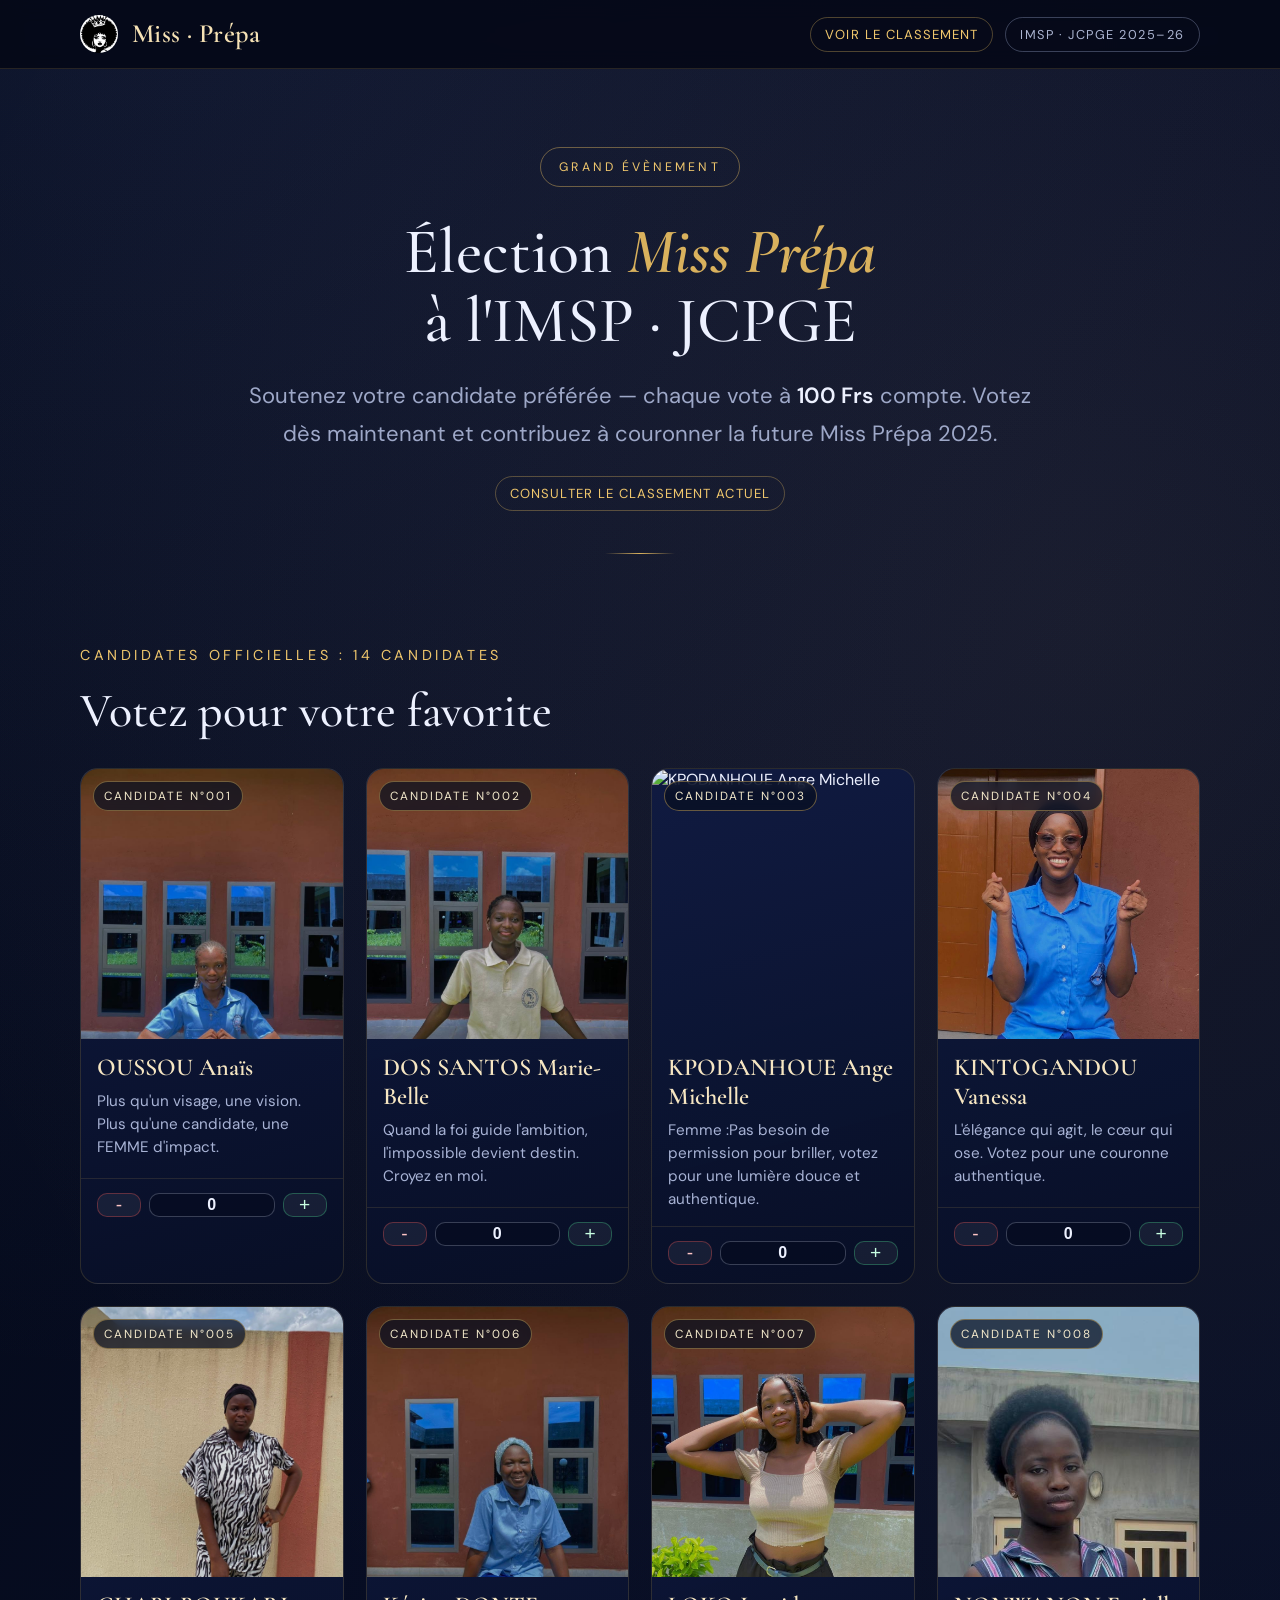
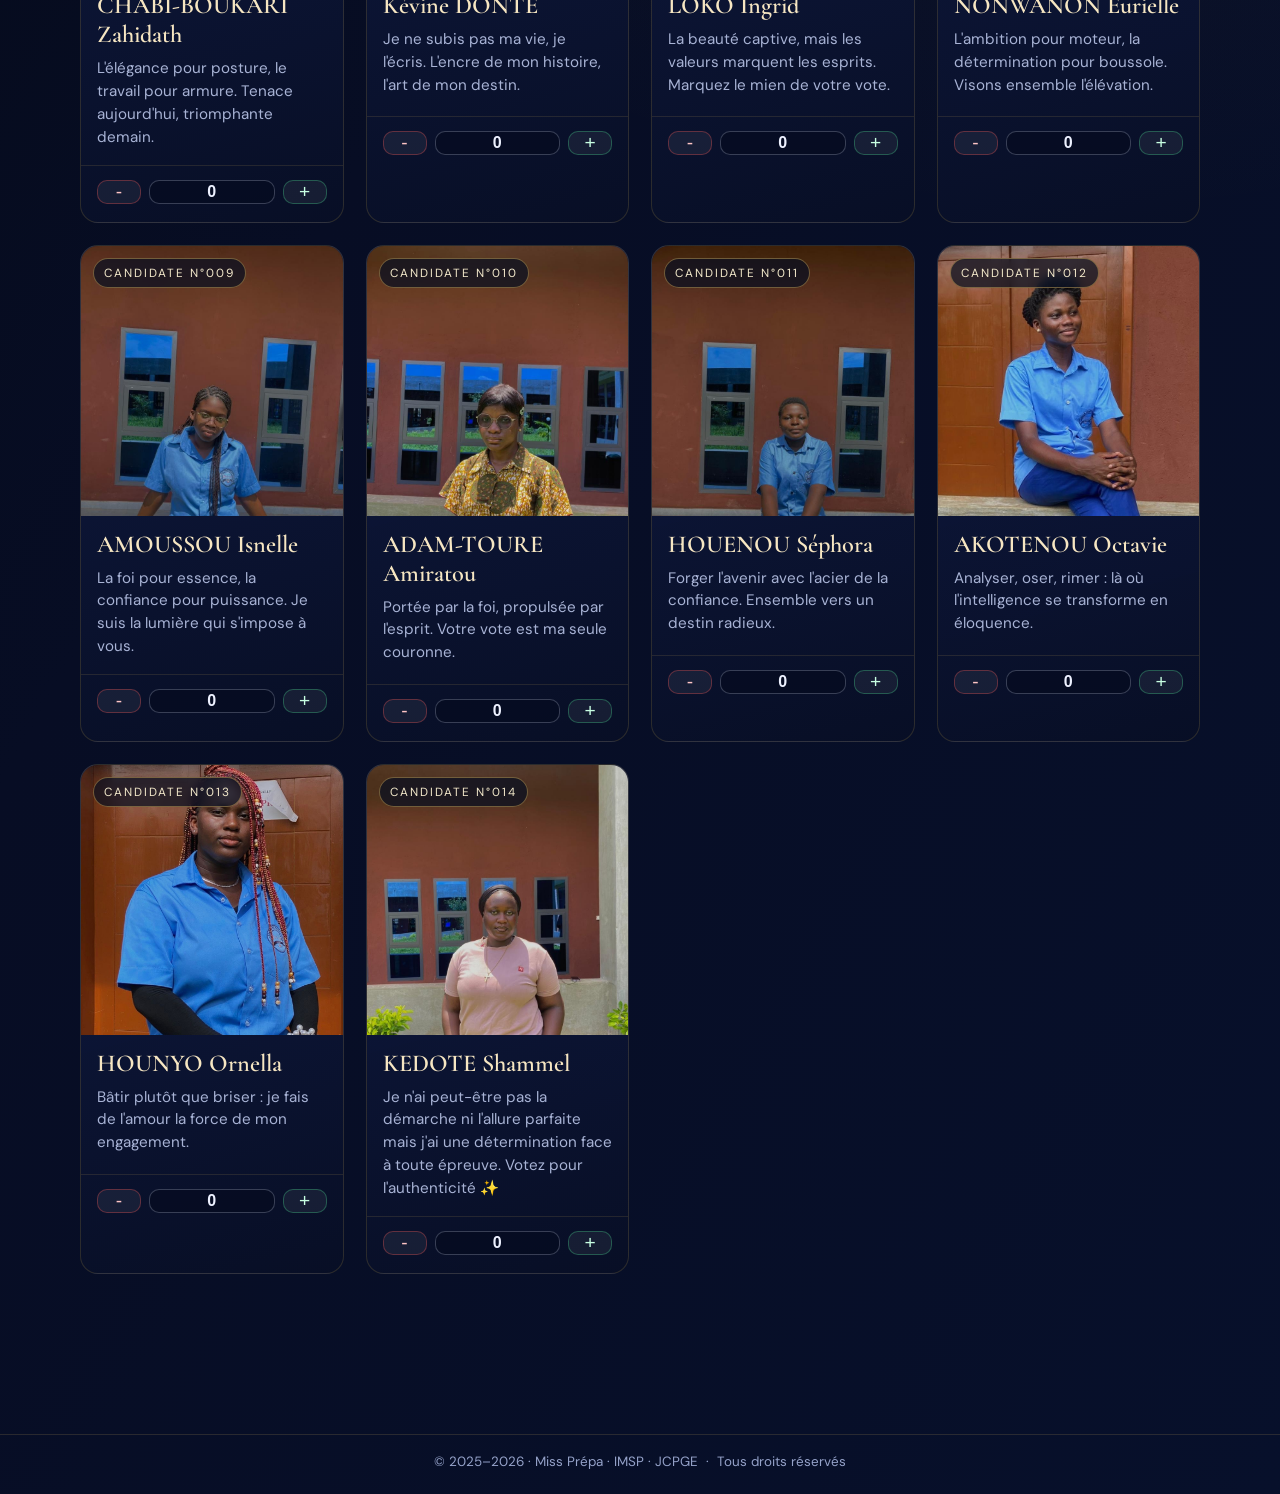
==== commit 33fe7c49: "finalisation" ====
--- a/index.html
+++ b/index.html
@@ -97,6 +97,7 @@
     <p>© 2025–2026 · Miss Prépa · IMSP · JCPGE &nbsp;·&nbsp; Tous droits réservés</p>
   </footer>
 
+  <script src="votes-config.js"></script>
   <script src="scrypte_miss.js"></script>
 </body>
 </html>
--- a/style_miss.css
+++ b/style_miss.css
@@ -218,6 +218,10 @@
     transition: transform 220ms ease, box-shadow 220ms ease, border-color 220ms ease;
 }
 
+.candidate-info {
+    position: relative;
+}
+
 .candidate-card:hover {
     transform: translateY(-6px);
     border-color: rgba(217, 177, 93, 0.42);
@@ -228,16 +232,26 @@
     font-size: 0.74rem;
     letter-spacing: 0.17em;
     text-transform: uppercase;
-    color: #9fa9ca;
-    padding: 14px 16px 0;
+    color: #f3e9cb;
+    position: absolute;
+    top: 12px;
+    left: 12px;
+    z-index: 1;
+    padding: 6px 10px;
+    border-radius: 999px;
+    background: rgba(8, 14, 33, 0.72);
+    border: 1px solid rgba(217, 177, 93, 0.45);
+    backdrop-filter: blur(4px);
 }
 
 .candidate-photo {
-    width: calc(100% - 20px);
+    width: 100%;
     height: 270px;
     object-fit: cover;
-    border-radius: 12px;
-    margin: 12px 10px 0;
+    object-position: top center;
+    border-radius: 0;
+    margin: 0;
+    display: block;
 }
 
 .candidate-details {
@@ -653,6 +667,39 @@
     background: rgba(255, 255, 255, 0.03);
 }
 
+.auto-reply-toast {
+    position: fixed;
+    right: 16px;
+    bottom: 16px;
+    width: min(360px, calc(100vw - 32px));
+    border-radius: 12px;
+    border: 1px solid rgba(217, 177, 93, 0.42);
+    background: linear-gradient(160deg, rgba(17, 28, 67, 0.97), rgba(9, 16, 41, 0.97));
+    color: #e7edff;
+    box-shadow: 0 18px 30px rgba(1, 3, 12, 0.55);
+    padding: 12px 14px;
+    line-height: 1.45;
+    z-index: 60;
+    opacity: 0;
+    transform: translateY(12px);
+    pointer-events: none;
+    transition: opacity 220ms ease, transform 220ms ease;
+}
+
+.auto-reply-toast.visible {
+    opacity: 1;
+    transform: translateY(0);
+}
+
+.auto-reply-toast p {
+    margin: 0;
+    font-size: 0.9rem;
+}
+
+.auto-reply-toast p + p {
+    margin-top: 6px;
+}
+
 footer {
     margin-top: auto;
     border-top: 1px solid rgba(217, 177, 93, 0.16);
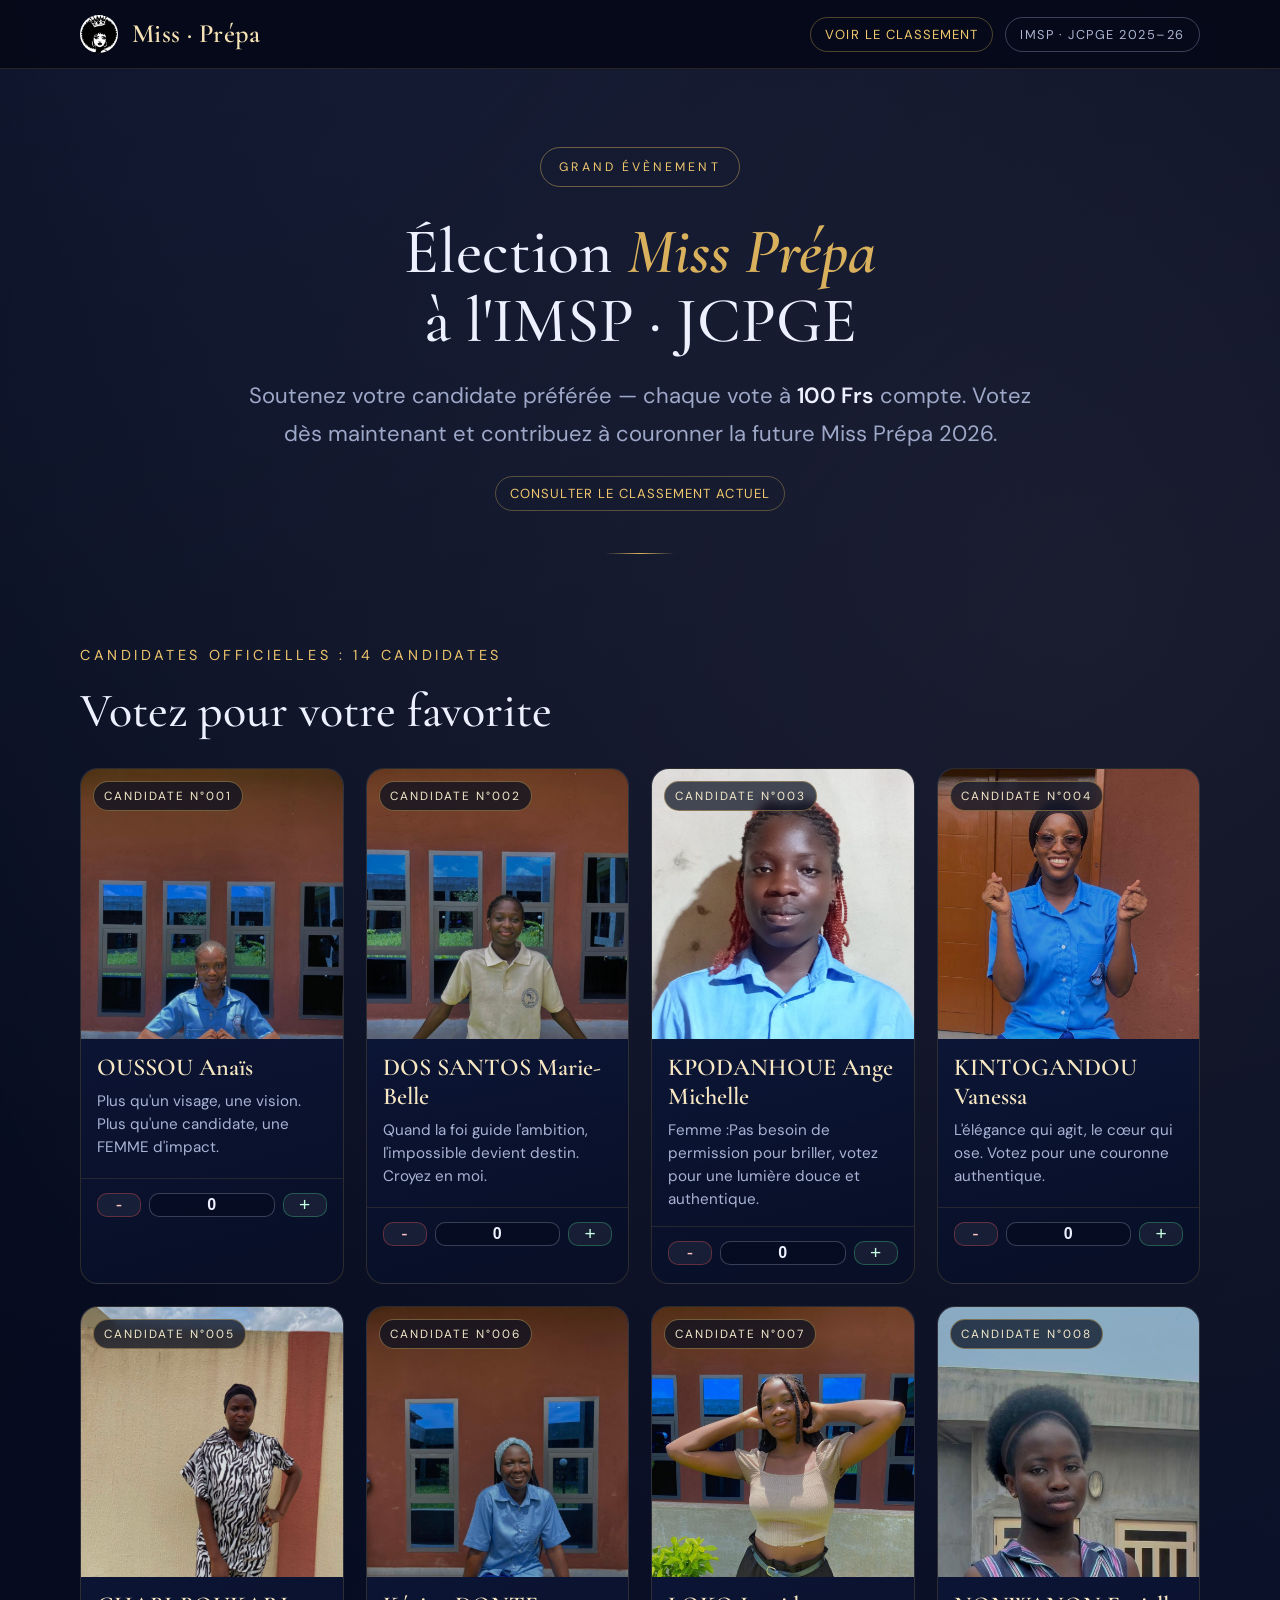
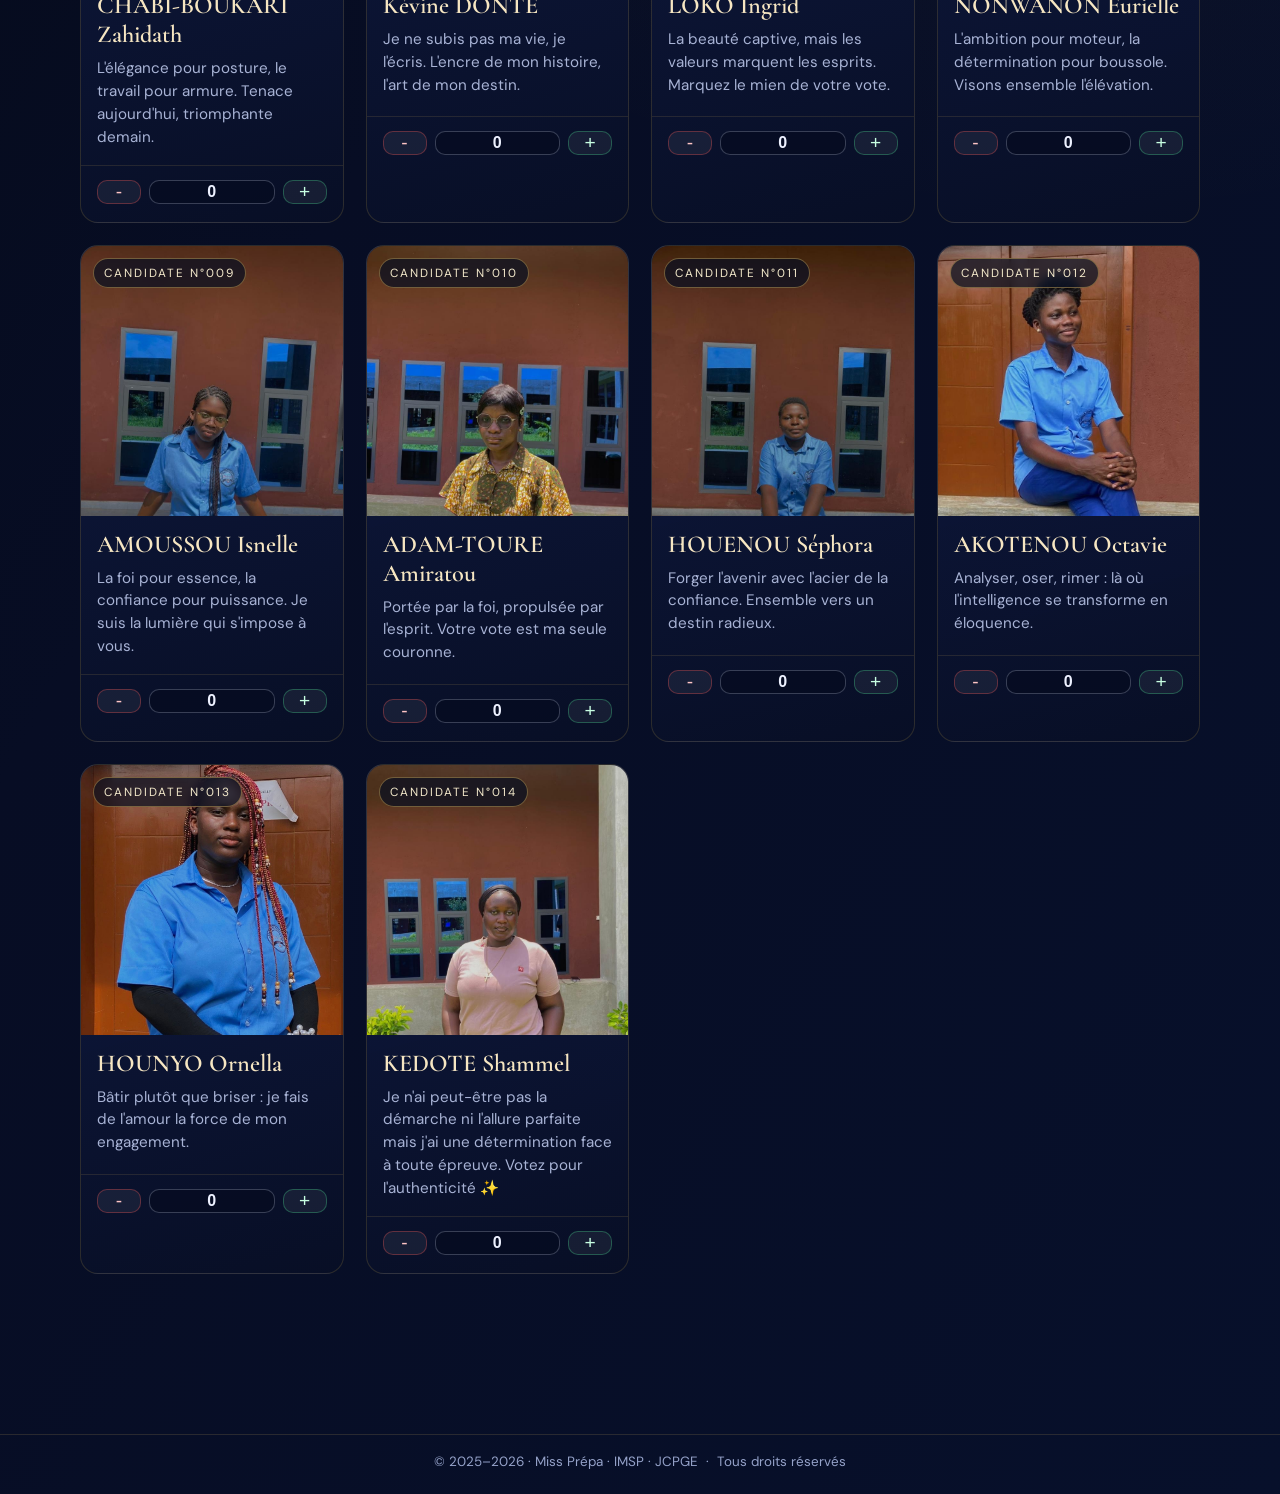
==== commit 7af1e91c: "Update index.html" ====
--- a/index.html
+++ b/index.html
@@ -33,7 +33,7 @@
       <h1>Élection <em>Miss Prépa</em><br>à l'IMSP · JCPGE</h1>
       <p>
          Soutenez votre candidate préférée — chaque vote à <strong>100 Frs</strong> compte. Votez dès 
-        maintenant et contribuez à couronner la future Miss Prépa 2025. 
+        maintenant et contribuez à couronner la future Miss Prépa 2026. 
       </p>
       <a class="ranking-link ranking-link-hero" href="classement.html">Consulter le classement actuel</a>
       <div class="divider"></div>
@@ -100,4 +100,4 @@
   <script src="votes-config.js"></script>
   <script src="scrypte_miss.js"></script>
 </body>
-</html>+</html>
